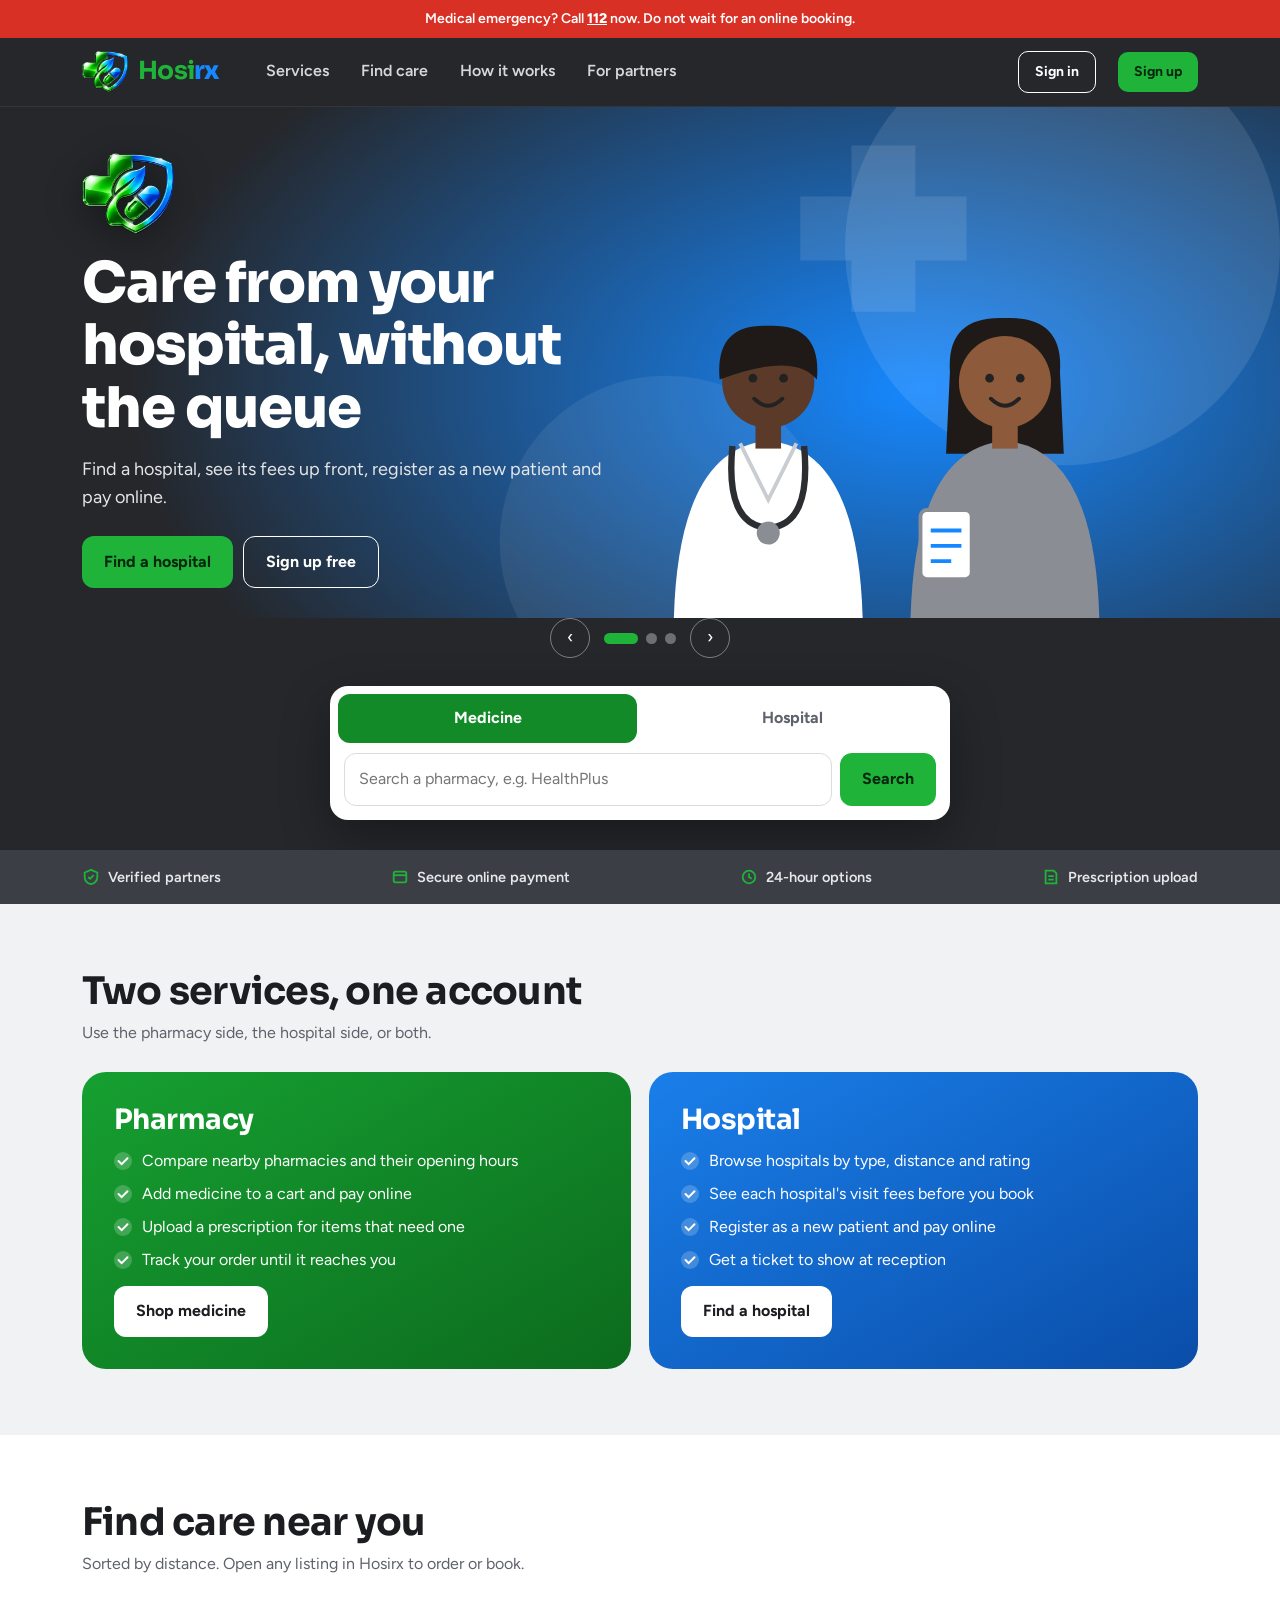
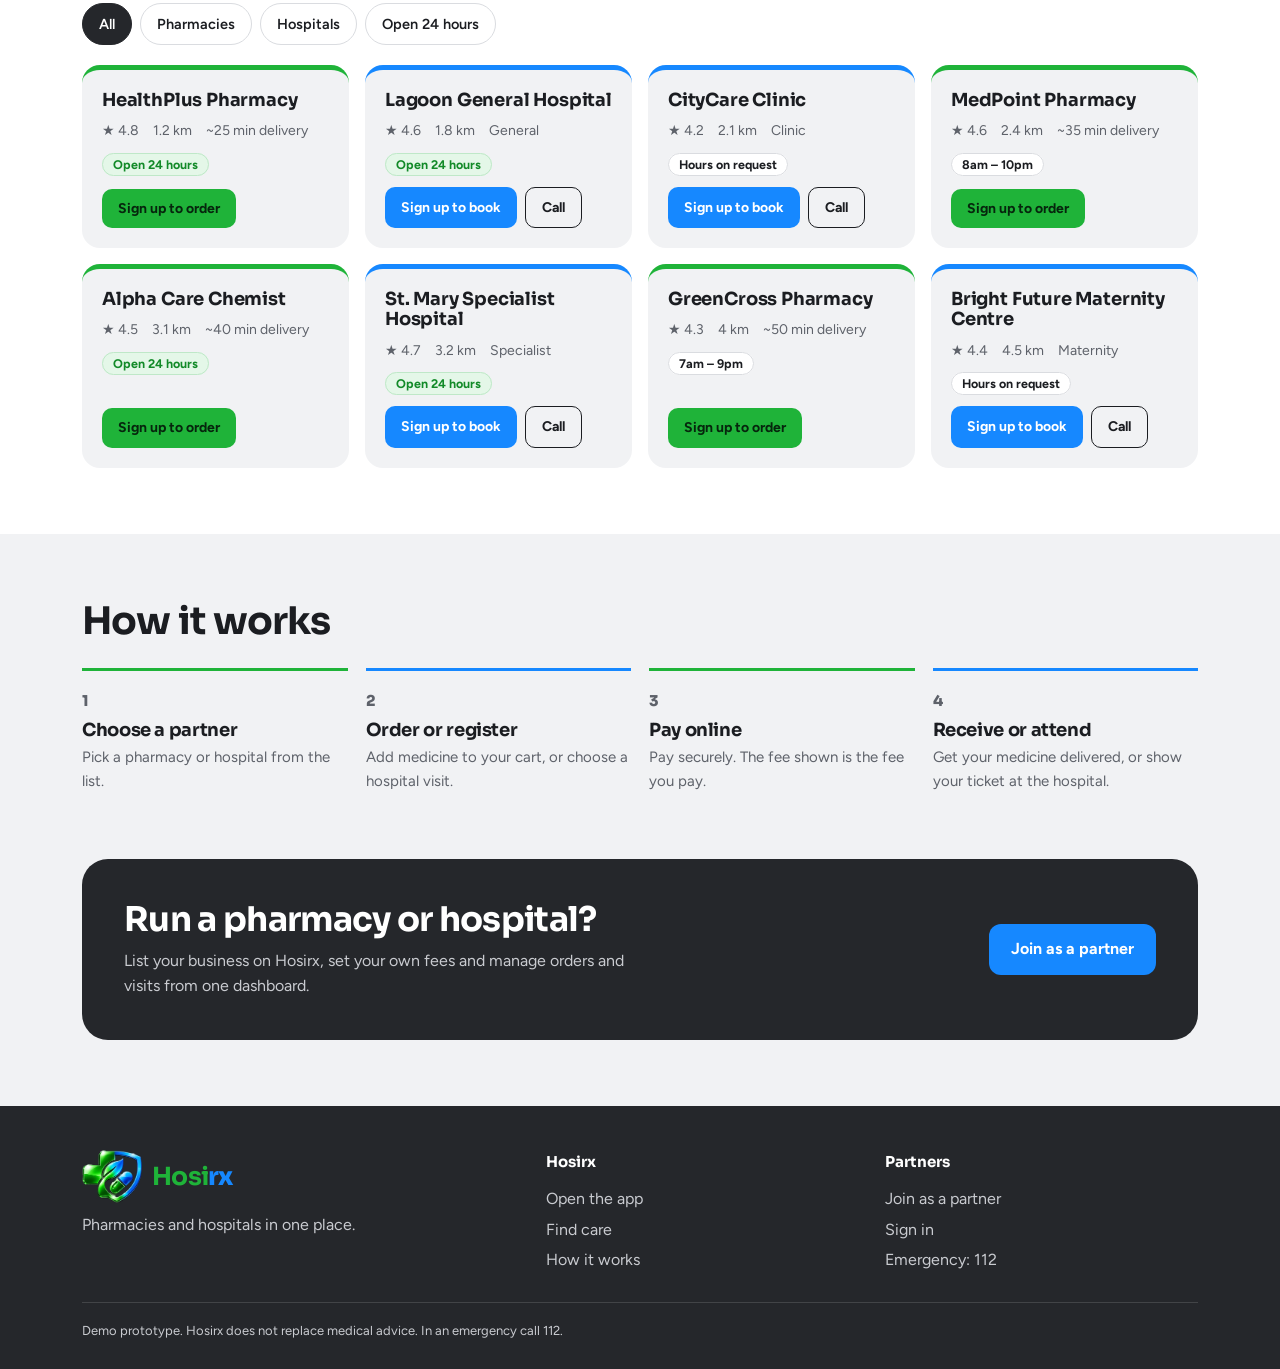
==== index.html @ 610d029f "Add files via upload" ====
<!DOCTYPE html>
<html lang="en">
<head>
<meta charset="UTF-8">
<meta name="viewport" content="width=device-width, initial-scale=1, viewport-fit=cover">
<meta name="theme-color" content="#2A2C30">
<title>Hosirx – Pharmacies and hospitals in one place</title>
<meta name="description" content="Order medicine from trusted pharmacies, find hospitals, register and pay online. Hosirx brings them together.">
<link rel="icon" type="image/png" href="[data-uri]">
<link rel="preconnect" href="https://fonts.googleapis.com">
<link rel="preconnect" href="https://fonts.gstatic.com" crossorigin>
<link href="https://fonts.googleapis.com/css2?family=Figtree:wght@400;500;600;700&family=Sora:wght@600;700;800&display=swap" rel="stylesheet">
<style>
:root{--graphite:#25272B;--slate:#3B3E44;--steel:#8A8D94;--mist:#F1F2F4;--white:#fff;--green:#1FB339;--green-d:#128A28;--blue:#1688FF;--blue-d:#0B63C9;--red:#D93025;
--ink:#1B1D21;--mute:#5E626A;--line:#DADCE0;--emb:url([data-uri]);--head:Sora,system-ui,sans-serif;--body:Figtree,system-ui,-apple-system,"Segoe UI",Roboto,sans-serif}
*{box-sizing:border-box;margin:0;padding:0}
html{scroll-behavior:smooth;scroll-padding-top:76px}
body{font-family:var(--body);color:var(--ink);background:var(--mist);line-height:1.55;-webkit-font-smoothing:antialiased}
a{color:inherit}button{font:inherit;cursor:pointer;border:0;background:none;color:inherit}
:focus-visible{outline:3px solid var(--blue);outline-offset:2px}
.wrap{max-width:1160px;margin:0 auto;padding:0 22px}
h1,h2,h3{font-family:var(--head);line-height:1.12;letter-spacing:-.02em}
.skip{position:absolute;left:-999px}.skip:focus{left:8px;top:8px;background:#fff;padding:8px;z-index:99}
.btn{display:inline-flex;align-items:center;justify-content:center;gap:8px;font-weight:700;padding:13px 22px;border-radius:12px;text-decoration:none;transition:transform .15s,background .15s}
.btn:active{transform:scale(.98)}
.btn.g{background:var(--green);color:#06260D}.btn.g:hover{background:#27c944}
.btn.b{background:var(--blue);color:#fff}.btn.b:hover{background:#2d96ff}
.btn.o{border:1.5px solid currentColor}
.btn.sm{padding:9px 16px;font-size:14px;border-radius:10px}
/* emergency strip + nav */
.sos{background:var(--red);color:#fff;font-size:14px;font-weight:600;text-align:center;padding:8px 16px}.sos a{font-weight:800}
.nav{background:var(--graphite);color:#fff;position:sticky;top:0;z-index:30;border-bottom:1px solid #fff1}
.nav .wrap{display:flex;align-items:center;gap:22px;min-height:68px}
.logo{display:flex;align-items:center;gap:10px;text-decoration:none;font-family:var(--head);font-weight:800;font-size:25px;letter-spacing:-.03em}
.emb{display:block;flex:none;width:46px;height:41px;background:var(--emb) center/contain no-repeat}
.hmark{width:92px;height:81px;margin-bottom:18px;filter:drop-shadow(0 8px 18px #0006)}
footer .emb{width:60px;height:53px}

.logo b{color:var(--green)}.logo i{color:var(--blue);font-style:normal}
.nav ul{display:flex;gap:6px;list-style:none;margin-left:12px}
.nav ul a{padding:8px 13px;border-radius:9px;text-decoration:none;font-weight:600;color:#D5D7DB}.nav ul a:hover{background:#fff1;color:#fff}
.sp{flex:1}
@media(max-width:860px){.nav ul{display:none}.nav .hide{display:none}}
/* hero slider */
.hero{background:var(--graphite);color:#fff;overflow:hidden}
.slides{display:grid}
.slide{grid-area:1/1;opacity:0;visibility:hidden;transition:opacity .6s,visibility .6s}
.slide.on{opacity:1;visibility:visible}
.slide .wrap{display:grid;grid-template-columns:1fr 1fr;gap:30px;align-items:center;padding-top:46px;padding-bottom:30px;min-height:470px}
.slide h1,.slide h2{font-size:clamp(32px,4.8vw,56px);font-weight:800}
.slide.h{background:radial-gradient(800px 460px at 75% 50%,#1B6FD0 0%,#1F3F6E 55%,var(--graphite) 100%)}
.slide.p{background:radial-gradient(800px 460px at 75% 50%,#1C9A38 0%,#1C5A2C 55%,var(--graphite) 100%)}
.slide.d{background:radial-gradient(800px 460px at 75% 50%,#75767B 0%,#45464B 55%,var(--graphite) 100%)}
.slide p.lead{font-size:18px;color:#E3E5E8;max-width:46ch;margin:16px 0 24px}
.ctas{display:flex;gap:10px;flex-wrap:wrap}
.slide .art svg{width:100%;max-width:500px;display:block;margin:0 auto;filter:drop-shadow(0 24px 40px #0006)}
.ctl{display:flex;align-items:center;justify-content:center;gap:14px;padding-bottom:22px}
.ctl button.ar{width:40px;height:40px;border-radius:50%;border:1.5px solid #fff6;display:grid;place-items:center;font-size:18px}
.ctl button.ar:hover{background:#fff2}
.dots{display:flex;gap:8px}.dots button{width:11px;height:11px;border-radius:99px;background:#fff5;transition:width .25s}.dots button[aria-current=true]{width:34px;background:var(--green)}
.finder{background:#fff;color:var(--ink);border-radius:18px;padding:8px;max-width:620px;margin:0 auto -34px;position:relative;z-index:2;box-shadow:0 18px 50px #0005}
.tabs{display:grid;grid-template-columns:1fr 1fr;gap:6px}
.tabs button{padding:12px;border-radius:12px;font-weight:700;color:var(--mute)}
.tabs button[aria-selected=true]{color:#fff}
#tabP[aria-selected=true]{background:var(--green-d)}#tabH[aria-selected=true]{background:var(--blue-d)}
.frow{display:flex;gap:8px;padding:10px 6px 6px}
.frow input{flex:1;min-width:0;border:1.5px solid var(--line);border-radius:12px;padding:13px 14px;font:inherit;color:var(--ink)}
.fwrap{background:var(--graphite);padding:0 22px}
@media(max-width:900px){.slide .wrap{grid-template-columns:1fr;min-height:0;padding-top:28px}.slide .art{order:-1}.slide .art svg{max-width:300px}}
@media(prefers-reduced-motion:reduce){.slide{transition:none}}
/* sign-up modal */
.mo{position:fixed;inset:0;background:#0009;z-index:80;display:none;align-items:center;justify-content:center;padding:16px}.mo.on{display:flex}
.box{background:#fff;border-radius:22px;max-width:480px;width:100%;padding:26px;max-height:92vh;overflow:auto;position:relative}
.box h2{font-size:26px;margin-bottom:4px}.box .x{position:absolute;right:14px;top:12px;width:36px;height:36px;border-radius:50%;font-size:22px;color:var(--mute)}
.seg{display:grid;grid-template-columns:1fr 1fr;background:var(--mist);border-radius:14px;padding:4px;margin:18px 0}
.seg button{padding:11px;border-radius:11px;font-weight:700;color:var(--mute)}.seg button[aria-selected=true]{background:var(--graphite);color:#fff}
.box ul{list-style:none;display:grid;gap:8px;margin:0 0 20px;color:var(--mute)}.box li:before{content:"✓ ";color:var(--green-d);font-weight:800}
.opt{display:grid;grid-template-columns:1fr 1fr;gap:10px;margin-bottom:18px}
.opt label{border:2px solid var(--line);border-radius:14px;padding:14px;cursor:pointer;font-weight:700;display:block}
.opt input{position:absolute;opacity:0}.opt label:has(input:checked){border-color:var(--green);background:#E9F8EC}.opt label:has(input[value=hosp]:checked){border-color:var(--blue);background:#E7F2FF}
.opt label:has(input:focus-visible){outline:3px solid var(--blue)}.opt small{display:block;font-weight:500;color:var(--mute)}
.box .btn{width:100%}.box .alt{text-align:center;margin-top:14px;font-size:14.5px;color:var(--mute)}.box .alt a{color:var(--blue-d);font-weight:700}
/* trust strip */
.trust{background:var(--slate);color:#E6E8EB}
.trust .wrap{display:flex;flex-wrap:wrap;gap:10px 34px;justify-content:space-between;padding-top:16px;padding-bottom:16px;font-weight:600;font-size:14.5px}
.trust span{display:flex;align-items:center;gap:8px}.trust svg{width:18px;height:18px;color:var(--green)}
/* sections */
section.s{padding:66px 0}
.sh{display:flex;justify-content:space-between;align-items:end;gap:16px;flex-wrap:wrap;margin-bottom:26px}
.sh h2{font-size:clamp(26px,3.4vw,38px);font-weight:700}.sh p{color:var(--mute);max-width:52ch;margin-top:8px}
.svc{display:grid;grid-template-columns:1fr 1fr;gap:18px}
@media(max-width:800px){.svc{grid-template-columns:1fr}}
.panel{border-radius:24px;padding:32px;color:#fff;display:flex;flex-direction:column;gap:14px}
.panel.p{background:linear-gradient(150deg,#16A031,#0C6B1E)}.panel.h{background:linear-gradient(150deg,#1A7FEA,#0A4DA8)}
.panel h3{font-size:28px}.panel ul{list-style:none;display:grid;gap:8px}
.panel li{display:flex;gap:10px;align-items:flex-start}.panel li:before{content:"";flex:none;width:18px;height:18px;margin-top:3px;border-radius:50%;background:#fff3 url("data:image/svg+xml,%3Csvg xmlns='http://www.w3.org/2000/svg' viewBox='0 0 20 20'%3E%3Cpath d='m5 10 3.5 3.5L15 7' fill='none' stroke='white' stroke-width='2.2' stroke-linecap='round'/%3E%3C/svg%3E")}
.panel .btn{align-self:flex-start;margin-top:auto;background:#fff;color:var(--ink)}
/* directory */
.dir{background:#fff}
.chips{display:flex;gap:8px;flex-wrap:wrap;margin-bottom:20px}
.chip{padding:9px 16px;border-radius:99px;border:1.5px solid var(--line);font-weight:600;font-size:14.5px;background:#fff}
.chip[aria-pressed=true]{background:var(--graphite);border-color:var(--graphite);color:#fff}
.cards{display:grid;grid-template-columns:repeat(auto-fill,minmax(260px,1fr));gap:16px}
.pc{background:var(--mist);border-radius:18px;padding:20px;display:flex;flex-direction:column;gap:10px;border-top:5px solid var(--green)}
.pc.h{border-top-color:var(--blue)}
.pc h3{font-size:18px;letter-spacing:-.01em}
.meta{display:flex;flex-wrap:wrap;gap:6px 14px;font-size:14px;color:var(--mute)}
.tag{font-size:12.5px;font-weight:700;padding:3px 10px;border-radius:99px;background:#fff;border:1px solid var(--line)}
.tag.on{background:#E4F7E8;border-color:#BFE8C8;color:var(--green-d)}
.pc .go{margin-top:auto;display:flex;gap:8px;flex-wrap:wrap}
.empty{grid-column:1/-1;color:var(--mute);padding:30px 0}
/* steps */
.steps{display:grid;grid-template-columns:repeat(4,1fr);gap:18px;counter-reset:s;list-style:none}
@media(max-width:900px){.steps{grid-template-columns:1fr 1fr}}@media(max-width:520px){.steps{grid-template-columns:1fr}}
.steps li{counter-increment:s;padding-top:18px;border-top:3px solid var(--steel)}
.steps li:nth-child(odd){border-color:var(--green)}.steps li:nth-child(even){border-color:var(--blue)}
.steps li:before{content:counter(s);font-family:var(--head);font-weight:800;font-size:15px;color:var(--mute)}
.steps h3{font-size:18px;margin:6px 0}.steps p{color:var(--mute);font-size:15px}
/* partner */
.join{background:var(--graphite);color:#fff;border-radius:26px;padding:42px;display:flex;gap:26px;align-items:center;justify-content:space-between;flex-wrap:wrap}
.join h2{font-size:clamp(24px,3vw,34px);max-width:20ch}.join p{color:#C9CBD0;margin-top:10px;max-width:50ch}
/* footer */
footer{background:var(--graphite);color:#C9CBD0;padding:44px 0 28px;margin-top:66px}
footer .wrap{display:grid;grid-template-columns:1.4fr 1fr 1fr;gap:26px}
@media(max-width:700px){footer .wrap{grid-template-columns:1fr}}
footer h4{color:#fff;font-family:var(--head);margin-bottom:10px;font-size:15px}
footer a{display:block;text-decoration:none;padding:3px 0}footer a:hover{color:#fff}
.fine{grid-column:1/-1;border-top:1px solid #fff2;padding-top:18px;font-size:13px}

/* full-bleed banner + search fix */
.slide{position:relative;overflow:hidden}
.slide.h{--c:#1688FF}.slide.p{--c:#1FB339}.slide.d{--c:#8A8D94}
.slide.h,.slide.p,.slide.d{background:radial-gradient(900px 520px at 72% 55%,var(--c),#25272B 88%)}
.slide.photo{background:linear-gradient(90deg,rgba(18,20,24,.9),rgba(18,20,24,.6) 55%,rgba(18,20,24,.3)),var(--photo) center/cover no-repeat,#25272B}
.slide .wrap{position:relative;z-index:2;display:grid;grid-template-columns:minmax(0,540px);justify-content:start;min-height:480px;align-items:center}
.slide .art{position:absolute;right:0;bottom:0;width:58%;height:100%;pointer-events:none;z-index:1}
.slide .art svg{width:100%;height:100%;max-width:none;filter:none;margin:0;overflow:visible}
.slide.photo .art{display:none}
.finder{margin:0 auto}.fwrap{padding:6px 22px 30px}
.pc{cursor:pointer}.pc:hover{box-shadow:0 8px 24px #0002}
@media(max-width:900px){.slide .wrap{min-height:0;padding-bottom:280px;align-items:start;grid-template-columns:1fr}.slide .art{width:100%;height:270px}}
</style>
</head>
<body>
<a class="skip" href="#main">Skip to content</a>
<div class="sos">Medical emergency? Call <a href="tel:112">112</a> now. Do not wait for an online booking.</div>
<header class="nav">
  <div class="wrap">
    <a class="logo" href="index.html" aria-label="Hosirx home"><span class="emb" aria-hidden="true"></span><span><b>Hosi</b><i>rx</i></span></a>
    <nav aria-label="Main"><ul>
      <li><a href="#services">Services</a></li><li><a href="#directory">Find care</a></li><li><a href="#how">How it works</a></li><li><a href="#partners">For partners</a></li>
    </ul></nav>
    <div class="sp"></div>
    <a class="btn o sm hide" href="app.html?join=signin">Sign in</a>
    <button class="btn g sm" data-signup="customer">Sign up</button>
  </div>
</header>

<main id="main">
<section class="hero" aria-roledescription="carousel" aria-label="Hosirx highlights">
  <div class="slides" id="slides" aria-live="off">
    <div class="slide h on" data-photo="assets/hero-hospital.jpg" style="--photo:url(assets/hero-hospital.jpg)"><div class="wrap"><div><span class="emb hmark" role="img" aria-label="Hosirx logo"></span><h1>Care from your hospital, without the queue</h1><p class="lead">Find a hospital, see its fees up front, register as a new patient and pay online.</p><div class="ctas"><a class="btn g" href="#directory">Find a hospital</a><button class="btn o" data-signup="customer">Sign up free</button></div></div><div class="art" data-scene="hospital" role="img" aria-label="A doctor in a white coat speaking with a patient"></div></div></div>
    <div class="slide p" data-photo="assets/hero-pharmacy.jpg" style="--photo:url(assets/hero-pharmacy.jpg)"><div class="wrap"><div><span class="emb hmark" aria-hidden="true"></span><h2>Medicine from a pharmacy you trust</h2><p class="lead">Compare nearby pharmacies, upload a prescription and order what you need.</p><div class="ctas"><a class="btn g" href="app.html">Shop medicine</a><button class="btn o" data-signup="customer">Sign up free</button></div></div><div class="art" data-scene="pharmacy" role="img" aria-label="A pharmacist handing medicine to a customer"></div></div></div>
    <div class="slide d" data-photo="assets/hero-delivery.jpg" style="--photo:url(assets/hero-delivery.jpg)"><div class="wrap"><div><span class="emb hmark" aria-hidden="true"></span><h2>Delivered to your door</h2><p class="lead">A rider brings your order. Pay online and follow it until it arrives.</p><div class="ctas"><a class="btn g" href="app.html">Order now</a><button class="btn o" data-signup="partner">List your business</button></div></div><div class="art" data-scene="delivery" role="img" aria-label="A delivery rider handing a parcel to a customer"></div></div></div>
  </div>
  <div class="ctl"><button class="ar" id="prev" aria-label="Previous slide">‹</button><div class="dots" id="dots"></div><button class="ar" id="next" aria-label="Next slide">›</button></div>
  <div class="fwrap"><div class="finder">
    <div class="tabs" role="tablist" aria-label="What are you looking for"><button role="tab" id="tabP" aria-selected="true">Medicine</button><button role="tab" id="tabH" aria-selected="false">Hospital</button></div>
    <form class="frow" id="finder" role="search"><input id="q" type="search" placeholder="Search a pharmacy, e.g. HealthPlus" aria-label="Search"><button class="btn g" id="fgo" type="submit">Search</button></form>
  </div></div>
</section>


<div class="trust"><div class="wrap">
  <span><svg viewBox="0 0 20 20" fill="none" stroke="currentColor" stroke-width="2"><path d="M10 2 3 5v5c0 4 3 7 7 8 4-1 7-4 7-8V5z"/><path d="m7 10 2 2 4-4"/></svg>Verified partners</span>
  <span><svg viewBox="0 0 20 20" fill="none" stroke="currentColor" stroke-width="2"><rect x="3" y="4" width="14" height="12" rx="2"/><path d="M3 8h14"/></svg>Secure online payment</span>
  <span><svg viewBox="0 0 20 20" fill="none" stroke="currentColor" stroke-width="2"><circle cx="10" cy="10" r="7"/><path d="M10 6v4l3 2"/></svg>24-hour options</span>
  <span><svg viewBox="0 0 20 20" fill="none" stroke="currentColor" stroke-width="2"><path d="M4 3h9l3 3v11H4z"/><path d="M7 9h6M7 13h6"/></svg>Prescription upload</span>
</div></div>

<section class="s" id="services"><div class="wrap">
  <div class="sh"><div><h2>Two services, one account</h2><p>Use the pharmacy side, the hospital side, or both.</p></div></div>
  <div class="svc">
    <article class="panel p"><h3>Pharmacy</h3>
      <ul><li>Compare nearby pharmacies and their opening hours</li><li>Add medicine to a cart and pay online</li><li>Upload a prescription for items that need one</li><li>Track your order until it reaches you</li></ul>
      <a class="btn" href="app.html">Shop medicine</a></article>
    <article class="panel h"><h3>Hospital</h3>
      <ul><li>Browse hospitals by type, distance and rating</li><li>See each hospital's visit fees before you book</li><li>Register as a new patient and pay online</li><li>Get a ticket to show at reception</li></ul>
      <a class="btn" href="app.html">Find a hospital</a></article>
  </div>
</div></section>

<section class="s dir" id="directory"><div class="wrap">
  <div class="sh"><div><h2>Find care near you</h2><p>Sorted by distance. Open any listing in Hosirx to order or book.</p></div></div>
  <div class="chips" role="group" aria-label="Filter"><button class="chip" data-f="all" aria-pressed="true">All</button><button class="chip" data-f="pharm" aria-pressed="false">Pharmacies</button><button class="chip" data-f="hosp" aria-pressed="false">Hospitals</button><button class="chip" data-f="24" aria-pressed="false">Open 24 hours</button></div>
  <div class="cards" id="cards" aria-live="polite"></div>
</div></section>

<section class="s" id="how"><div class="wrap">
  <div class="sh"><div><h2>How it works</h2></div></div>
  <ol class="steps">
    <li><h3>Choose a partner</h3><p>Pick a pharmacy or hospital from the list.</p></li>
    <li><h3>Order or register</h3><p>Add medicine to your cart, or choose a hospital visit.</p></li>
    <li><h3>Pay online</h3><p>Pay securely. The fee shown is the fee you pay.</p></li>
    <li><h3>Receive or attend</h3><p>Get your medicine delivered, or show your ticket at the hospital.</p></li>
  </ol>
</div></section>

<section id="partners"><div class="wrap">
  <div class="join">
    <div><h2>Run a pharmacy or hospital?</h2><p>List your business on Hosirx, set your own fees and manage orders and visits from one dashboard.</p></div>
    <button class="btn b" data-signup="partner">Join as a partner</button>
  </div>
</div></section>
</main>

<footer><div class="wrap">
  <div><a class="logo" href="index.html" style="padding:0 0 10px"><span class="emb" aria-hidden="true"></span><span><b>Hosi</b><i>rx</i></span></a><p>Pharmacies and hospitals in one place.</p></div>
  <div><h4>Hosirx</h4><a href="app.html">Open the app</a><a href="#directory">Find care</a><a href="#how">How it works</a></div>
  <div><h4>Partners</h4><a href="#partners" data-signup="partner">Join as a partner</a><a href="app.html?join=signin">Sign in</a><a href="tel:112">Emergency: 112</a></div>
  <p class="fine">Demo prototype. Hosirx does not replace medical advice. In an emergency call 112.</p>
</div></footer>

<div class="mo" id="mo" role="dialog" aria-modal="true" aria-labelledby="mt"><div class="box">
  <button class="x" id="mx" aria-label="Close">×</button>
  <h2 id="mt">Create your account</h2><p style="color:var(--mute)" id="ctx">Choose how you will use Hosirx.</p>
  <div class="seg" role="tablist" aria-label="Account type"><button role="tab" id="sC" aria-selected="true">Customer</button><button role="tab" id="sP" aria-selected="false">Partner</button></div>
  <div id="pC"><ul><li>Order medicine from nearby pharmacies</li><li>Register at hospitals and pay online</li><li>Track every order and visit</li></ul><a class="btn g" id="cGo" href="app.html?join=cus">Create customer account</a></div>
  <div id="pP" hidden><div class="opt"><label><input type="radio" name="pt" value="pharm" checked>Pharmacy<small>Sell medicine, set prices</small></label><label><input type="radio" name="pt" value="hosp">Hospital<small>Set visit fees, take bookings</small></label></div><a class="btn g" id="pGo" href="app.html?join=pharm">Apply as a partner</a><p class="alt" style="margin-top:10px">Applications are reviewed before your listing goes live.</p></div>
  <p class="alt">Already have an account? <a id="siGo" href="app.html?join=signin">Sign in</a></p>
</div></div>
<script src="hs-core.js"></script>
<script>
(function(){"use strict";
var $=function(s){return document.querySelector(s)},esc=function(s){return String(s==null?"":s).replace(/[&<>"]/g,function(c){return{"&":"&amp;","<":"&lt;",">":"&gt;",'"':"&quot;"}[c]})};
var FALL=[{id:"p1",kind:"pharm",name:"HealthPlus Pharmacy",km:1.2,eta:25,rating:4.8,open:"24 hrs"},{id:"p2",kind:"pharm",name:"MedPoint Pharmacy",km:2.4,eta:35,rating:4.6,open:"8am – 10pm"},{id:"h1",kind:"hosp",name:"Lagoon General Hospital",km:1.8,type:"General",open24:true,rating:4.6},{id:"h2",kind:"hosp",name:"St. Mary Specialist Hospital",km:3.2,type:"Specialist",open24:true,rating:4.7}];
function all(){try{return window.HS.listings("pharm").concat(window.HS.listings("hosp"))}catch(e){return FALL}}
var F="all",Q="",mode="pharm";
function is24(x){return x.kind==="hosp"?!!x.open24:/24/.test(x.open||"")}
function card(x){var h=x.kind==="hosp";
 return '<article class="pc'+(h?' h':'')+'" data-id="'+esc(x.id)+'" data-k="'+(h?'h':'p')+'" data-name="'+esc(x.name)+'" tabindex="-1"><h3>'+esc(x.name)+'</h3><div class="meta"><span>★ '+esc(x.rating)+'</span><span>'+esc(x.km)+' km</span>'+(h?'<span>'+esc(x.type)+'</span>':'<span>~'+esc(x.eta)+' min delivery</span>')+'</div><div><span class="tag'+(is24(x)?' on':'')+'">'+(is24(x)?'Open 24 hours':esc(x.open||'Hours on request'))+'</span></div><div class="go"><button class="btn sm '+(h?'b':'g')+'" data-pick>'+(h?'Sign up to book':'Sign up to order')+'</button>'+(x.phone?'<a class="btn sm o" href="tel:'+esc(x.phone)+'">Call</a>':'')+'</div></article>'}
function draw(){var l=all().filter(function(x){return(F==="all"||(F==="24"?is24(x):x.kind===F))&&(!Q||x.name.toLowerCase().indexOf(Q)>-1)}).sort(function(a,b){return a.km-b.km});
 $("#cards").innerHTML=l.length?l.map(card).join(""):'<p class="empty">No partner matches that search. Clear the search or pick a different filter.</p>'}
document.querySelectorAll(".chip").forEach(function(b){b.onclick=function(){F=b.dataset.f;document.querySelectorAll(".chip").forEach(function(c){c.setAttribute("aria-pressed",c===b)});draw()}});
function setMode(m){mode=m;$("#tabP").setAttribute("aria-selected",m==="pharm");$("#tabH").setAttribute("aria-selected",m==="hosp");$("#q").placeholder=m==="pharm"?"Search a pharmacy, e.g. HealthPlus":"Search a hospital, e.g. Lagoon General";$("#fgo").className="btn "+(m==="pharm"?"g":"b")}
$("#tabP").onclick=function(){setMode("pharm")};$("#tabH").onclick=function(){setMode("hosp")};
$("#finder").onsubmit=function(e){e.preventDefault();Q=$("#q").value.trim().toLowerCase();F=mode;document.querySelectorAll(".chip").forEach(function(c){c.setAttribute("aria-pressed",c.dataset.f===F)});draw();$("#directory").scrollIntoView({behavior:"smooth"})};
draw();

/* signup modal */
var mo=$("#mo"),lastF=null;
function tab(p){$("#sC").setAttribute("aria-selected",!p);$("#sP").setAttribute("aria-selected",p);$("#pC").hidden=p;$("#pP").hidden=!p}
function openSU(p,c){lastF=document.activeElement;tab(p==="partner");var q=c?"&"+c.k+"="+encodeURIComponent(c.id):"";
 $("#cGo").href="app.html?join=cus"+q;$("#siGo").href="app.html?join=signin"+q;
 $("#ctx").textContent=c&&p!=="partner"?"Create a free account. After you sign in you will go straight to "+c.name+".":"Choose how you will use Hosirx.";mo.classList.add("on");$("#mx").focus()}
function closeSU(){mo.classList.remove("on");if(lastF)lastF.focus()}
$("#cards").addEventListener("click",function(e){var c=e.target.closest(".pc");if(!c||e.target.closest("a"))return;openSU("customer",{k:c.dataset.k,id:c.dataset.id,name:c.dataset.name})});
document.querySelectorAll("[data-signup]").forEach(function(b){b.onclick=function(e){e.preventDefault();openSU(b.dataset.signup)}});
$("#sC").onclick=function(){tab(false)};$("#sP").onclick=function(){tab(true)};$("#mx").onclick=closeSU;
mo.onclick=function(e){if(e.target===mo)closeSU()};document.addEventListener("keydown",function(e){if(e.key==="Escape")closeSU()});
document.querySelectorAll("[name=pt]").forEach(function(r){r.onchange=function(){$("#pGo").href="app.html?join="+r.value;$("#pGo").className="btn "+(r.value==="hosp"?"b":"g")}});
/* illustrated people */
var SK={a:"#8D5A3B",b:"#5B3A29",c:"#C68E63",d:"#E2B48C"};
function P(x,o){var h=o.hair==="afro"?'<circle cx="0" cy="-8" r="46" fill="#1F1A17"/>':o.hair==="long"?'<path d="M-43 -8Q-46 -52 0 -50Q46 -52 43 -8L46 56L-46 56Z" fill="#1F1A17"/>':"";
 var top=o.hair==="short"?'<path d="M-38 -2Q-42 -46 0 -44Q42 -46 38 -2Q20 -24 -38 -2Z" fill="#1F1A17"/>':o.hair==="helmet"?'<path d="M-40 -4Q-44 -50 0 -48Q44 -50 40 -4Z" fill="#1688FF"/><rect x="-42" y="-8" width="84" height="8" rx="4" fill="#0B63C9"/>':"";
 var acc={steth:'<path d="M-28 50Q-34 112 0 114Q34 112 28 50" fill="none" stroke="#2B2D31" stroke-width="5"/><circle cx="0" cy="118" r="9" fill="#8A8D94"/><path d="M-22 48L0 92L22 48" fill="none" stroke="#C9CDD2" stroke-width="3"/>',
 badge:'<rect x="30" y="92" width="30" height="30" rx="6" fill="#1FB339"/><path d="M42 98h6v6h6v6h-6v6h-6v-6h-6v-6h6z" fill="#fff"/>',
 bottle:'<rect x="46" y="96" width="34" height="56" rx="8" fill="#fff" stroke="#128A28" stroke-width="3"/><rect x="46" y="88" width="34" height="14" rx="4" fill="#128A28"/><path d="M60 114h6v6h6v6h-6v6h-6v-6h-6v-6h6z" fill="#1FB339"/>',
 bag:'<path d="M-62 110h52l-4 66h-44z" fill="#1FB339"/><path d="M-54 110q10-24 36 0" fill="none" stroke="#128A28" stroke-width="4"/><path d="M-44 130h6v6h6v6h-6v6h-6v-6h-6v-6h6z" fill="#fff"/>',
 box:'<rect x="-52" y="108" width="104" height="76" rx="8" fill="#D9A55B"/><rect x="-8" y="108" width="16" height="76" fill="#B8843D"/>',
 clip:'<rect x="-66" y="100" width="40" height="54" rx="5" fill="#fff" stroke="#8A8D94" stroke-width="3"/><path d="M-58 116h24M-58 128h24M-58 140h16" stroke="#1688FF" stroke-width="3"/>',none:""}[o.acc||"none"];
 return '<g transform="translate('+x+',215)">'+h+'<path d="M-74 200Q-74 52 0 46Q74 52 74 200Z" fill="'+o.top+'"/><rect x="-10" y="26" width="20" height="26" fill="'+o.skin+'"/><circle r="36" fill="'+o.skin+'"/>'+top+'<circle cx="-12" cy="-3" r="3.4" fill="#222"/><circle cx="12" cy="-3" r="3.4" fill="#222"/><path d="M-11 13Q0 24 11 13" fill="none" stroke="#222" stroke-width="3" stroke-linecap="round"/>'+acc+'</g>'}
var SC={hospital:['#1688FF',P(150,{skin:SK.b,hair:"short",top:"#fff",acc:"steth"})+P(335,{skin:SK.a,hair:"long",top:"#8A8D94",acc:"clip"})],
 pharmacy:['#1FB339',P(150,{skin:SK.c,hair:"long",top:"#1FB339",acc:"bottle"})+P(335,{skin:SK.b,hair:"afro",top:"#1688FF",acc:"none"})],
 delivery:['#8A8D94',P(150,{skin:SK.a,hair:"helmet",top:"#1688FF",acc:"box"})+P(335,{skin:SK.d,hair:"short",top:"#3B3E44",acc:"none"})]};
document.querySelectorAll("[data-scene]").forEach(function(el){var c=SC[el.dataset.scene];
 el.innerHTML='<svg viewBox="0 0 480 400" preserveAspectRatio="xMidYMax meet" aria-hidden="true"><circle cx="380" cy="110" r="170" fill="#fff" opacity=".10"/><circle cx="70" cy="340" r="130" fill="#fff" opacity=".07"/><path d="M215 30h50v40h40v50h-40v40h-50v-40h-40V70h40z" fill="#fff" opacity=".10"/>'+c[1]+'</svg>'});
/* slider */
var sl=document.querySelectorAll(".slide"),cur=0,timer=null,dots=$("#dots");
sl.forEach(function(_,i){var b=document.createElement("button");b.setAttribute("aria-label","Show slide "+(i+1));b.onclick=function(){show(i,true)};dots.appendChild(b)});
function show(i,user){cur=(i+sl.length)%sl.length;sl.forEach(function(s,k){s.classList.toggle("on",k===cur);s.setAttribute("aria-hidden",k!==cur)});dots.querySelectorAll("button").forEach(function(b,k){b.setAttribute("aria-current",k===cur)});if(user)stop()}
function stop(){clearInterval(timer);timer=null}
$("#prev").onclick=function(){show(cur-1,true)};$("#next").onclick=function(){show(cur+1,true)};
show(0);
sl.forEach(function(sd){var im=new Image();im.onload=function(){sd.classList.add("photo")};im.src=sd.dataset.photo});
if(!matchMedia("(prefers-reduced-motion:reduce)").matches){timer=setInterval(function(){show(cur+1)},6000);var hs=$(".hero");hs.onmouseenter=stop;hs.onfocusin=stop}
})();
</script>
</body>
</html>
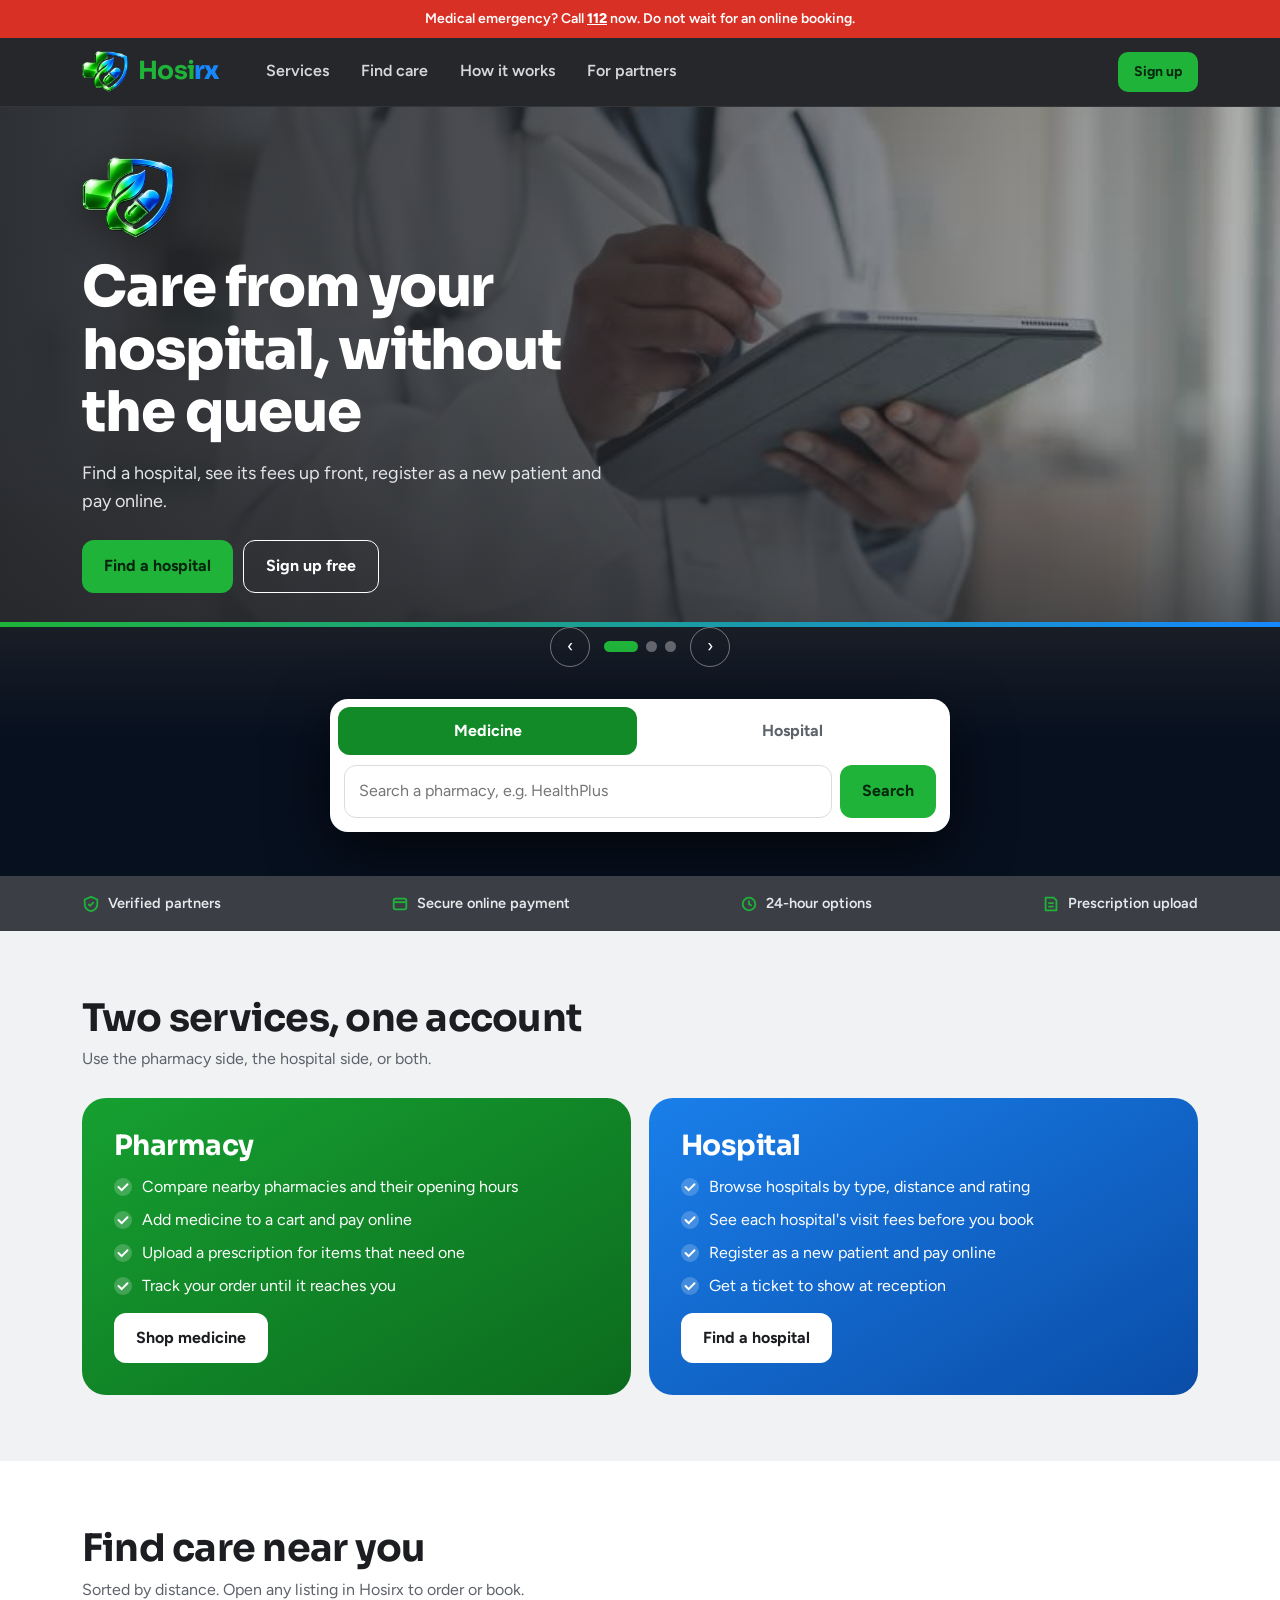
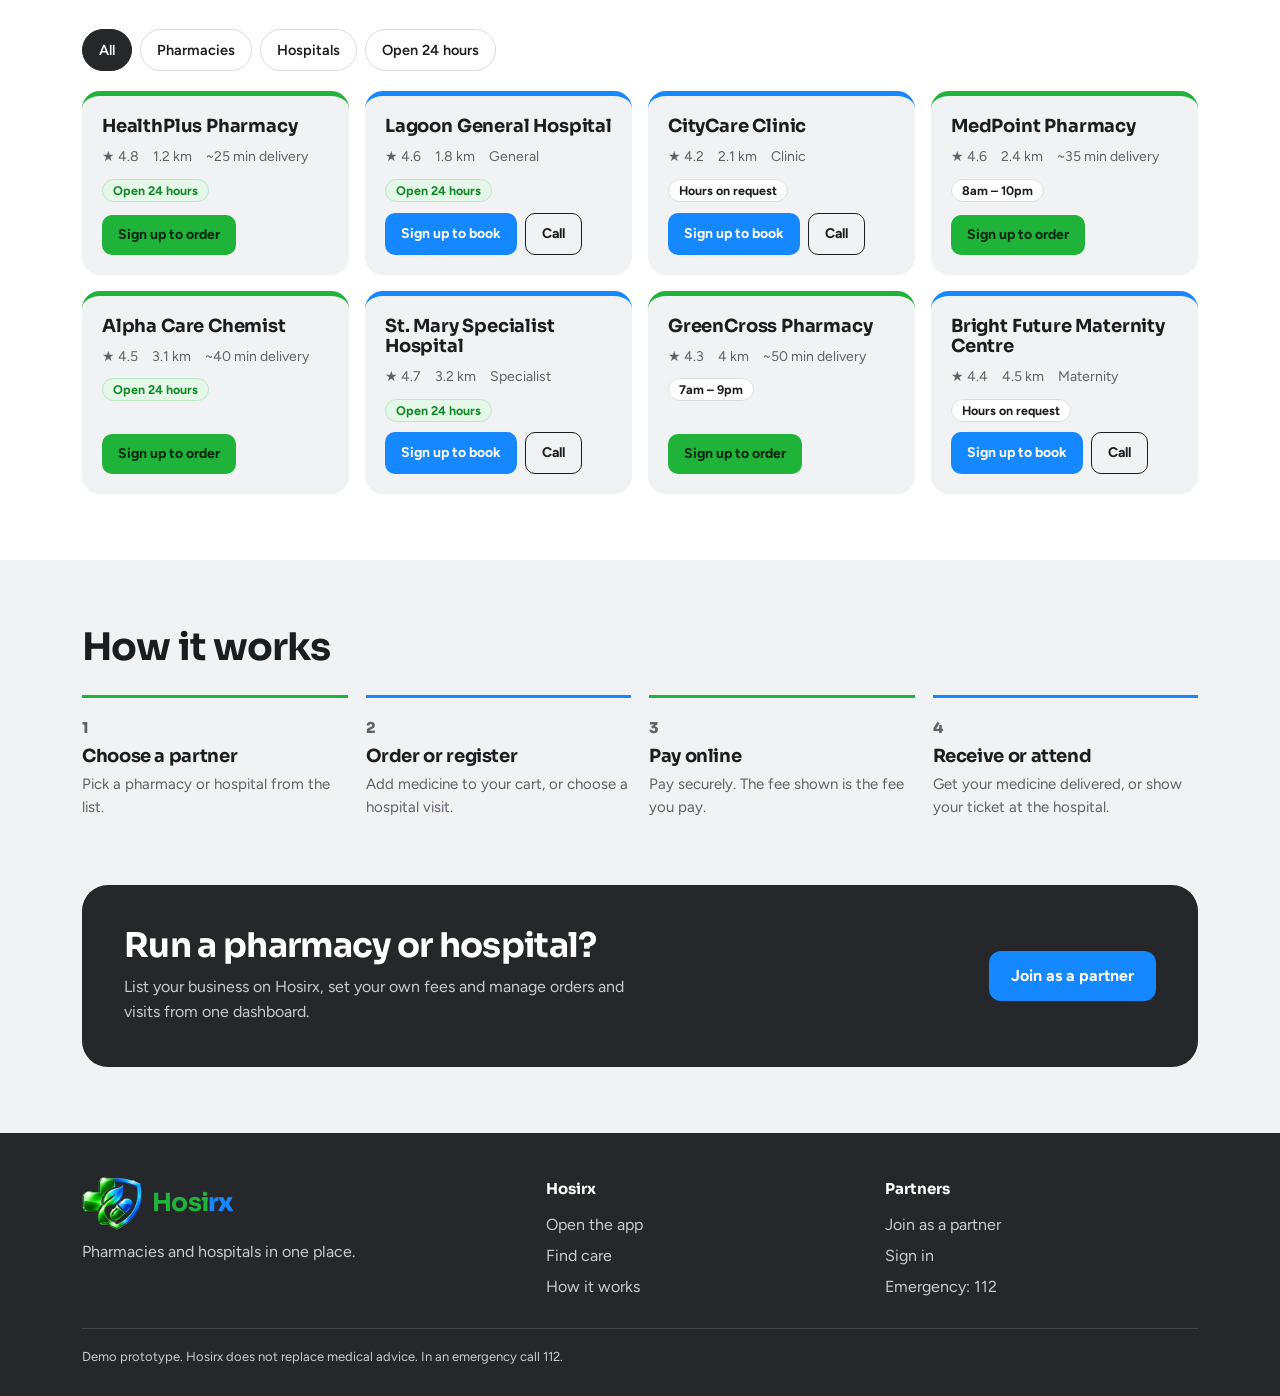
==== commit f2cb1a92: "Add files via upload" ====
--- a/index.html
+++ b/index.html
@@ -139,6 +139,22 @@
 .finder{margin:0 auto}.fwrap{padding:6px 22px 30px}
 .pc{cursor:pointer}.pc:hover{box-shadow:0 8px 24px #0002}
 @media(max-width:900px){.slide .wrap{min-height:0;padding-bottom:280px;align-items:start;grid-template-columns:1fr}.slide .art{width:100%;height:270px}}
+
+/* photo banner polish */
+.slide.photo{background:linear-gradient(90deg,rgba(37,39,43,.94) 0%,rgba(37,39,43,.72) 48%,rgba(37,39,43,.12) 100%),linear-gradient(180deg,rgba(37,39,43,0) 55%,rgba(37,39,43,.65)),var(--photo) var(--pos,center) /cover no-repeat,#25272B}
+.slide.h{--pos:center 35%}.slide.p{--pos:right center}.slide.d{--pos:center 60%}
+.slide.photo:after{content:"";position:absolute;left:0;right:0;bottom:0;height:5px;background:linear-gradient(90deg,var(--green),var(--blue));z-index:3}
+.slide.photo .wrap{min-height:520px}
+@media(max-width:900px){.slide.photo{background:linear-gradient(180deg,rgba(37,39,43,.9),rgba(37,39,43,.72) 70%,rgba(37,39,43,.5)),var(--photo) var(--pos,center) /cover no-repeat,#25272B}.slide.photo .wrap{min-height:0;padding-bottom:44px}}
+
+/* animated strip behind search */
+.under{position:relative;overflow:hidden;background:#07101f url(assets/dna-poster.jpg) center/cover}
+.under video{position:absolute;inset:0;width:100%;height:100%;object-fit:cover}
+.under:before{content:"";position:absolute;inset:0;z-index:1;background:linear-gradient(180deg,rgba(37,39,43,.6),rgba(7,16,31,.2) 45%,rgba(7,16,31,.45))}
+.under .ctl,.under .fwrap{position:relative;z-index:2}
+.under .fwrap{background:none;padding:10px 22px 44px}
+.under .finder{box-shadow:0 20px 60px #000a}
+@media(prefers-reduced-motion:reduce){.under video{display:none}}
 </style>
 </head>
 <body>
@@ -151,7 +167,6 @@
       <li><a href="#services">Services</a></li><li><a href="#directory">Find care</a></li><li><a href="#how">How it works</a></li><li><a href="#partners">For partners</a></li>
     </ul></nav>
     <div class="sp"></div>
-    <a class="btn o sm hide" href="app.html?join=signin">Sign in</a>
     <button class="btn g sm" data-signup="customer">Sign up</button>
   </div>
 </header>
@@ -161,13 +176,15 @@
   <div class="slides" id="slides" aria-live="off">
     <div class="slide h on" data-photo="assets/hero-hospital.jpg" style="--photo:url(assets/hero-hospital.jpg)"><div class="wrap"><div><span class="emb hmark" role="img" aria-label="Hosirx logo"></span><h1>Care from your hospital, without the queue</h1><p class="lead">Find a hospital, see its fees up front, register as a new patient and pay online.</p><div class="ctas"><a class="btn g" href="#directory">Find a hospital</a><button class="btn o" data-signup="customer">Sign up free</button></div></div><div class="art" data-scene="hospital" role="img" aria-label="A doctor in a white coat speaking with a patient"></div></div></div>
     <div class="slide p" data-photo="assets/hero-pharmacy.jpg" style="--photo:url(assets/hero-pharmacy.jpg)"><div class="wrap"><div><span class="emb hmark" aria-hidden="true"></span><h2>Medicine from a pharmacy you trust</h2><p class="lead">Compare nearby pharmacies, upload a prescription and order what you need.</p><div class="ctas"><a class="btn g" href="app.html">Shop medicine</a><button class="btn o" data-signup="customer">Sign up free</button></div></div><div class="art" data-scene="pharmacy" role="img" aria-label="A pharmacist handing medicine to a customer"></div></div></div>
-    <div class="slide d" data-photo="assets/hero-delivery.jpg" style="--photo:url(assets/hero-delivery.jpg)"><div class="wrap"><div><span class="emb hmark" aria-hidden="true"></span><h2>Delivered to your door</h2><p class="lead">A rider brings your order. Pay online and follow it until it arrives.</p><div class="ctas"><a class="btn g" href="app.html">Order now</a><button class="btn o" data-signup="partner">List your business</button></div></div><div class="art" data-scene="delivery" role="img" aria-label="A delivery rider handing a parcel to a customer"></div></div></div>
+    <div class="slide d" data-photo="assets/hero-shop.jpg" style="--photo:url(assets/hero-shop.jpg)"><div class="wrap"><div><span class="emb hmark" aria-hidden="true"></span><h2>Browse the shelf from your phone</h2><p class="lead">See what each pharmacy stocks, add it to your cart and get it delivered.</p><div class="ctas"><button class="btn g" data-signup="customer">Start ordering</button><button class="btn o" data-signup="partner">List your business</button></div></div><div class="art" data-scene="delivery" role="img" aria-label="Shelves of medicine in a pharmacy"></div></div></div>
   </div>
+  <div class="under"><video autoplay muted loop playsinline preload="auto" poster="assets/dna-poster.jpg" aria-hidden="true" tabindex="-1"><source src="assets/dna-loop.mp4" type="video/mp4"></video>
   <div class="ctl"><button class="ar" id="prev" aria-label="Previous slide">‹</button><div class="dots" id="dots"></div><button class="ar" id="next" aria-label="Next slide">›</button></div>
   <div class="fwrap"><div class="finder">
     <div class="tabs" role="tablist" aria-label="What are you looking for"><button role="tab" id="tabP" aria-selected="true">Medicine</button><button role="tab" id="tabH" aria-selected="false">Hospital</button></div>
     <form class="frow" id="finder" role="search"><input id="q" type="search" placeholder="Search a pharmacy, e.g. HealthPlus" aria-label="Search"><button class="btn g" id="fgo" type="submit">Search</button></form>
   </div></div>
+</div>
 </section>
 
 
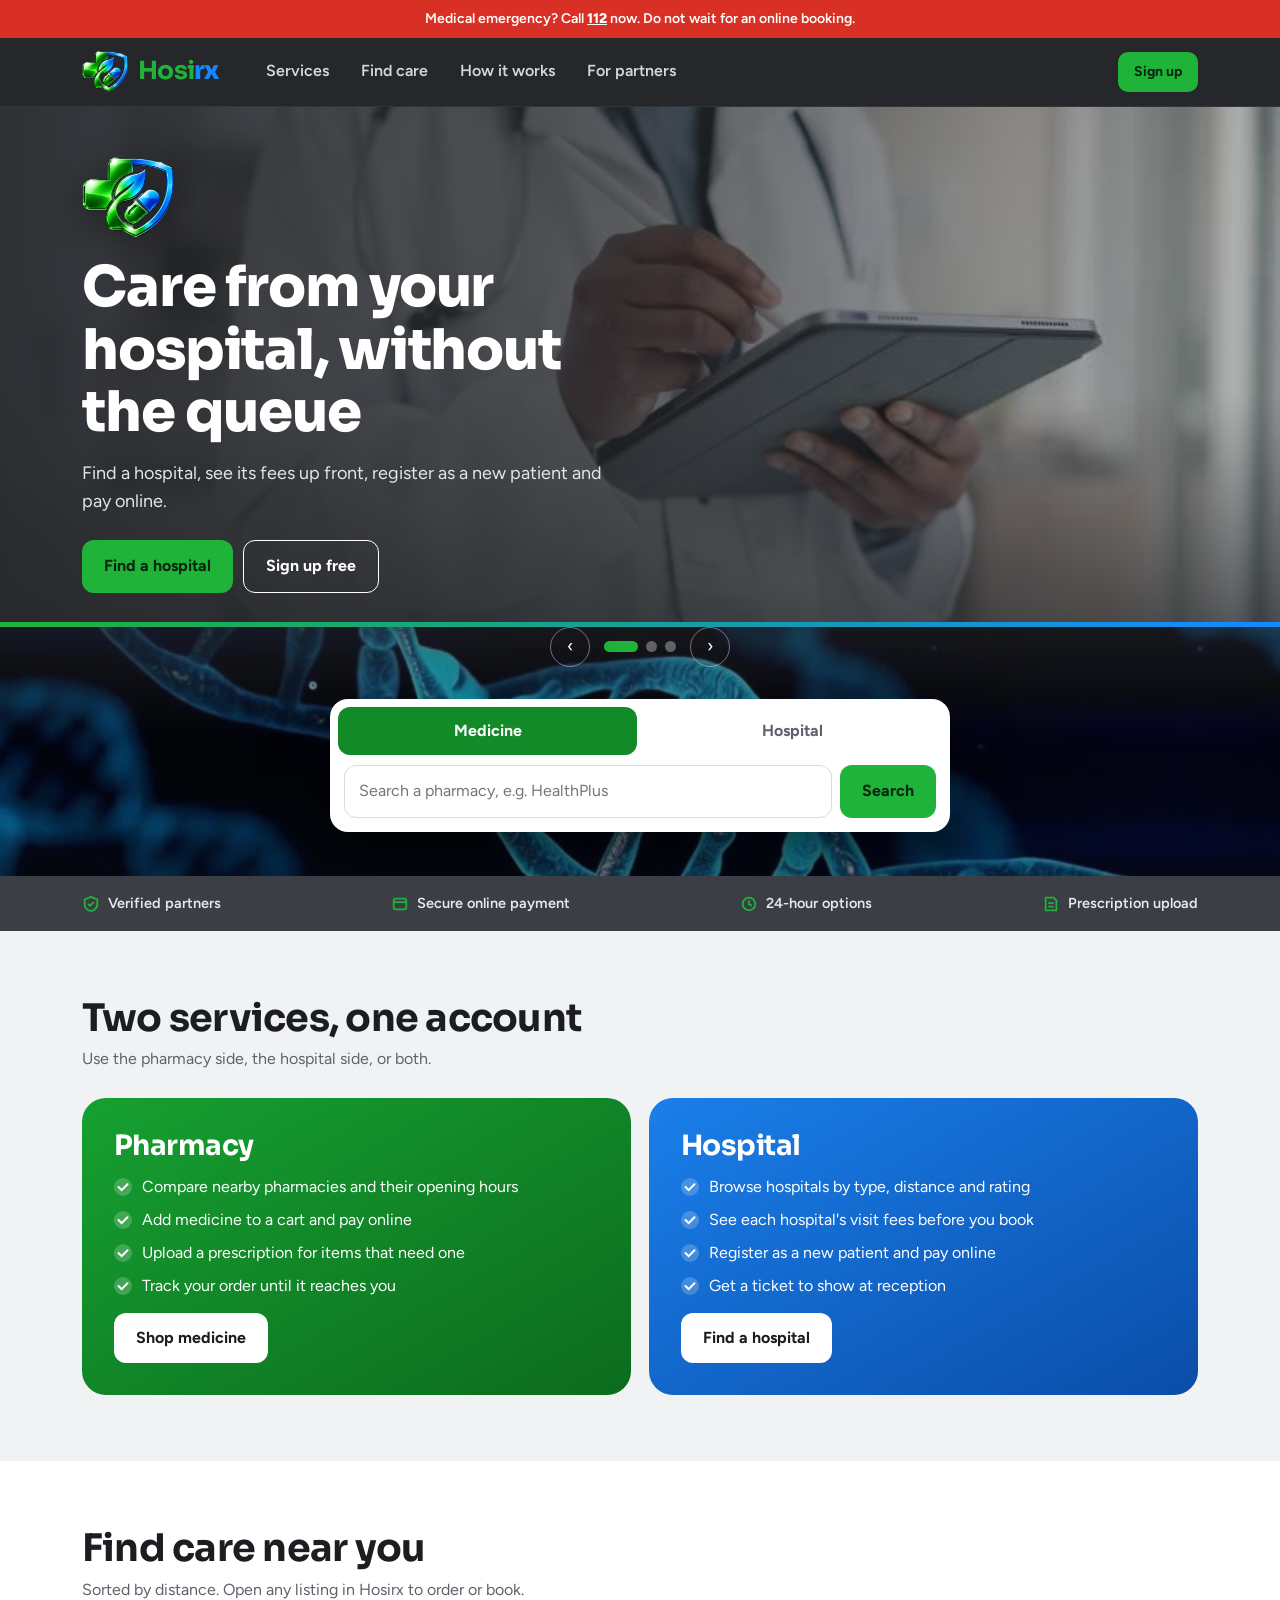
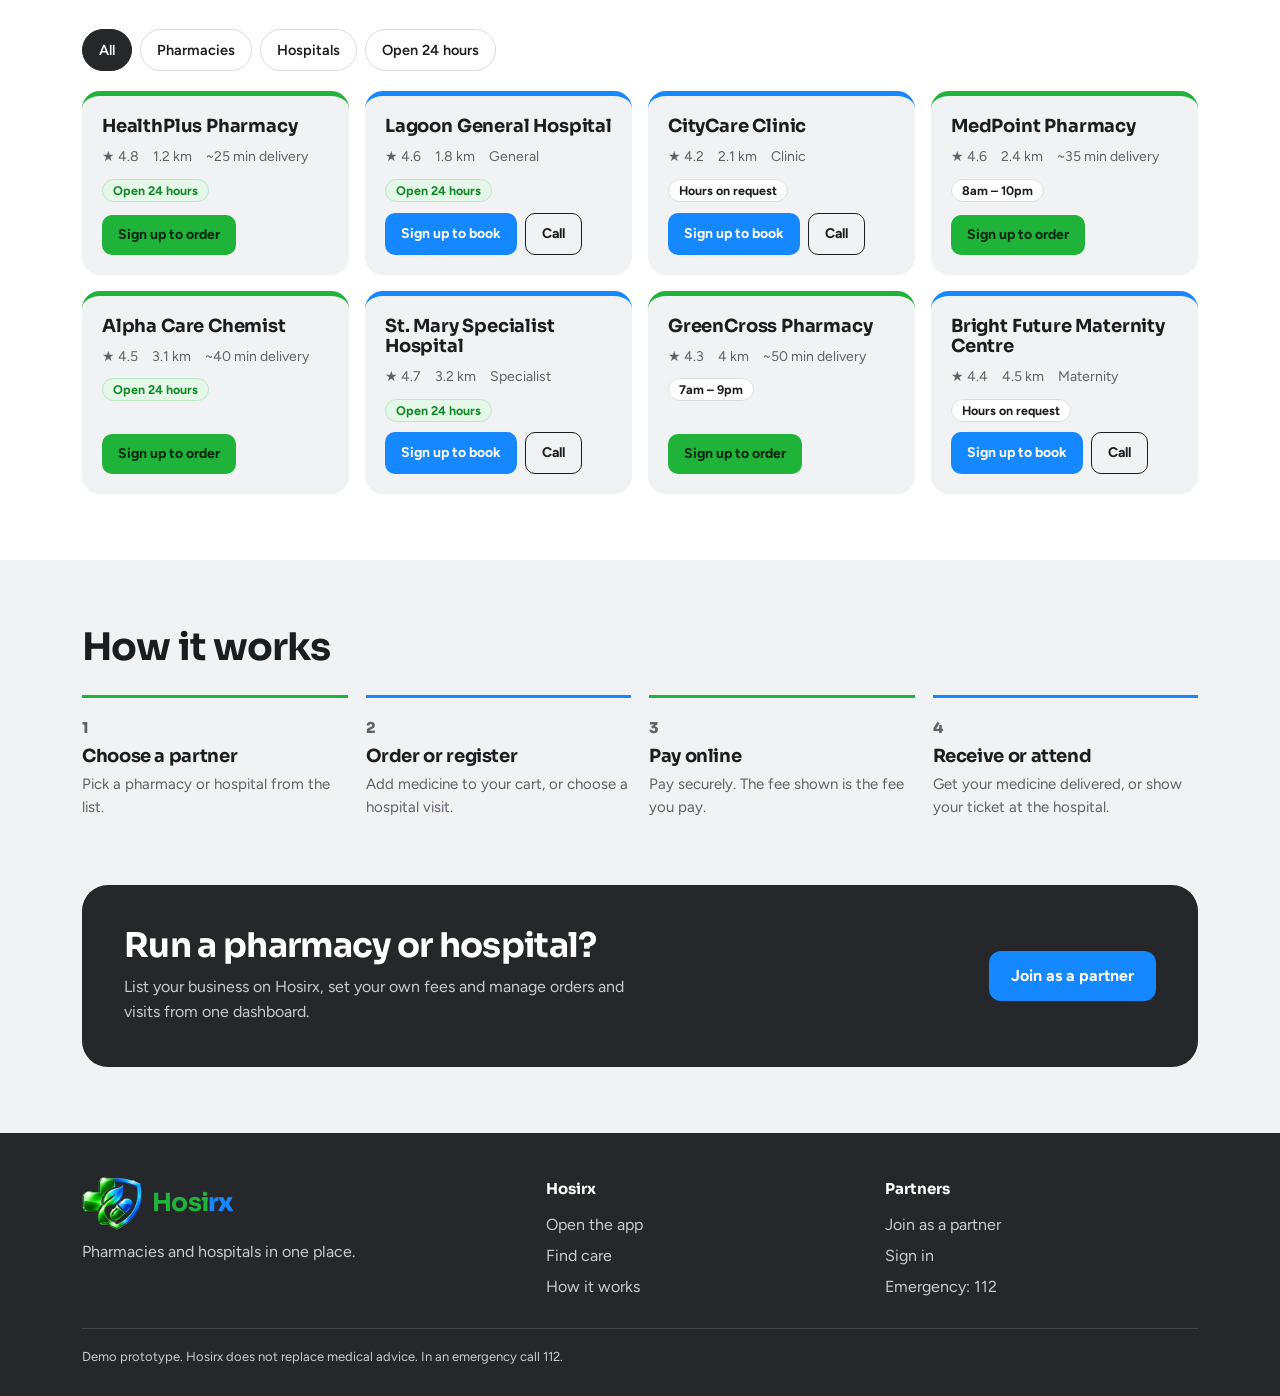
==== commit b87aa372: "Add files via upload" ====
--- a/index.html
+++ b/index.html
@@ -155,6 +155,10 @@
 .under .fwrap{background:none;padding:10px 22px 44px}
 .under .finder{box-shadow:0 20px 60px #000a}
 @media(prefers-reduced-motion:reduce){.under video{display:none}}
+.opt a{display:block;text-decoration:none;color:var(--ink);border:2px solid var(--line);border-radius:14px;padding:14px;font-weight:700}
+.opt a small{display:block;font-weight:500;color:var(--mute)}
+.opt a.o1{border-color:var(--green);background:#E9F8EC}.opt a.o2{border-color:var(--blue);background:#E7F2FF}
+.opt a:hover{transform:translateY(-2px);box-shadow:0 6px 16px #0002}
 </style>
 </head>
 <body>
@@ -243,7 +247,9 @@
   <h2 id="mt">Create your account</h2><p style="color:var(--mute)" id="ctx">Choose how you will use Hosirx.</p>
   <div class="seg" role="tablist" aria-label="Account type"><button role="tab" id="sC" aria-selected="true">Customer</button><button role="tab" id="sP" aria-selected="false">Partner</button></div>
   <div id="pC"><ul><li>Order medicine from nearby pharmacies</li><li>Register at hospitals and pay online</li><li>Track every order and visit</li></ul><a class="btn g" id="cGo" href="app.html?join=cus">Create customer account</a></div>
-  <div id="pP" hidden><div class="opt"><label><input type="radio" name="pt" value="pharm" checked>Pharmacy<small>Sell medicine, set prices</small></label><label><input type="radio" name="pt" value="hosp">Hospital<small>Set visit fees, take bookings</small></label></div><a class="btn g" id="pGo" href="app.html?join=pharm">Apply as a partner</a><p class="alt" style="margin-top:10px">Applications are reviewed before your listing goes live.</p></div>
+  <div id="pP" hidden><div class="opt"><a class="o1" href="app.html?demo=pharm"><b>Pharmacy</b><small>Open the demo dashboard</small></a><a class="o2" href="app.html?demo=hosp"><b>Hospital</b><small>Open the demo dashboard</small></a></div>
+  <p class="alt" style="margin:0 0 6px">Ready for a real listing? <a href="app.html?join=pharm">Apply as a pharmacy</a> or <a href="app.html?join=hosp">Apply as a hospital</a>. Applications are reviewed before your listing goes live.</p>
+  </div>
   <p class="alt">Already have an account? <a id="siGo" href="app.html?join=signin">Sign in</a></p>
 </div></div>
 <script src="hs-core.js"></script>
@@ -275,7 +281,6 @@
 document.querySelectorAll("[data-signup]").forEach(function(b){b.onclick=function(e){e.preventDefault();openSU(b.dataset.signup)}});
 $("#sC").onclick=function(){tab(false)};$("#sP").onclick=function(){tab(true)};$("#mx").onclick=closeSU;
 mo.onclick=function(e){if(e.target===mo)closeSU()};document.addEventListener("keydown",function(e){if(e.key==="Escape")closeSU()});
-document.querySelectorAll("[name=pt]").forEach(function(r){r.onchange=function(){$("#pGo").href="app.html?join="+r.value;$("#pGo").className="btn "+(r.value==="hosp"?"b":"g")}});
 /* illustrated people */
 var SK={a:"#8D5A3B",b:"#5B3A29",c:"#C68E63",d:"#E2B48C"};
 function P(x,o){var h=o.hair==="afro"?'<circle cx="0" cy="-8" r="46" fill="#1F1A17"/>':o.hair==="long"?'<path d="M-43 -8Q-46 -52 0 -50Q46 -52 43 -8L46 56L-46 56Z" fill="#1F1A17"/>':"";
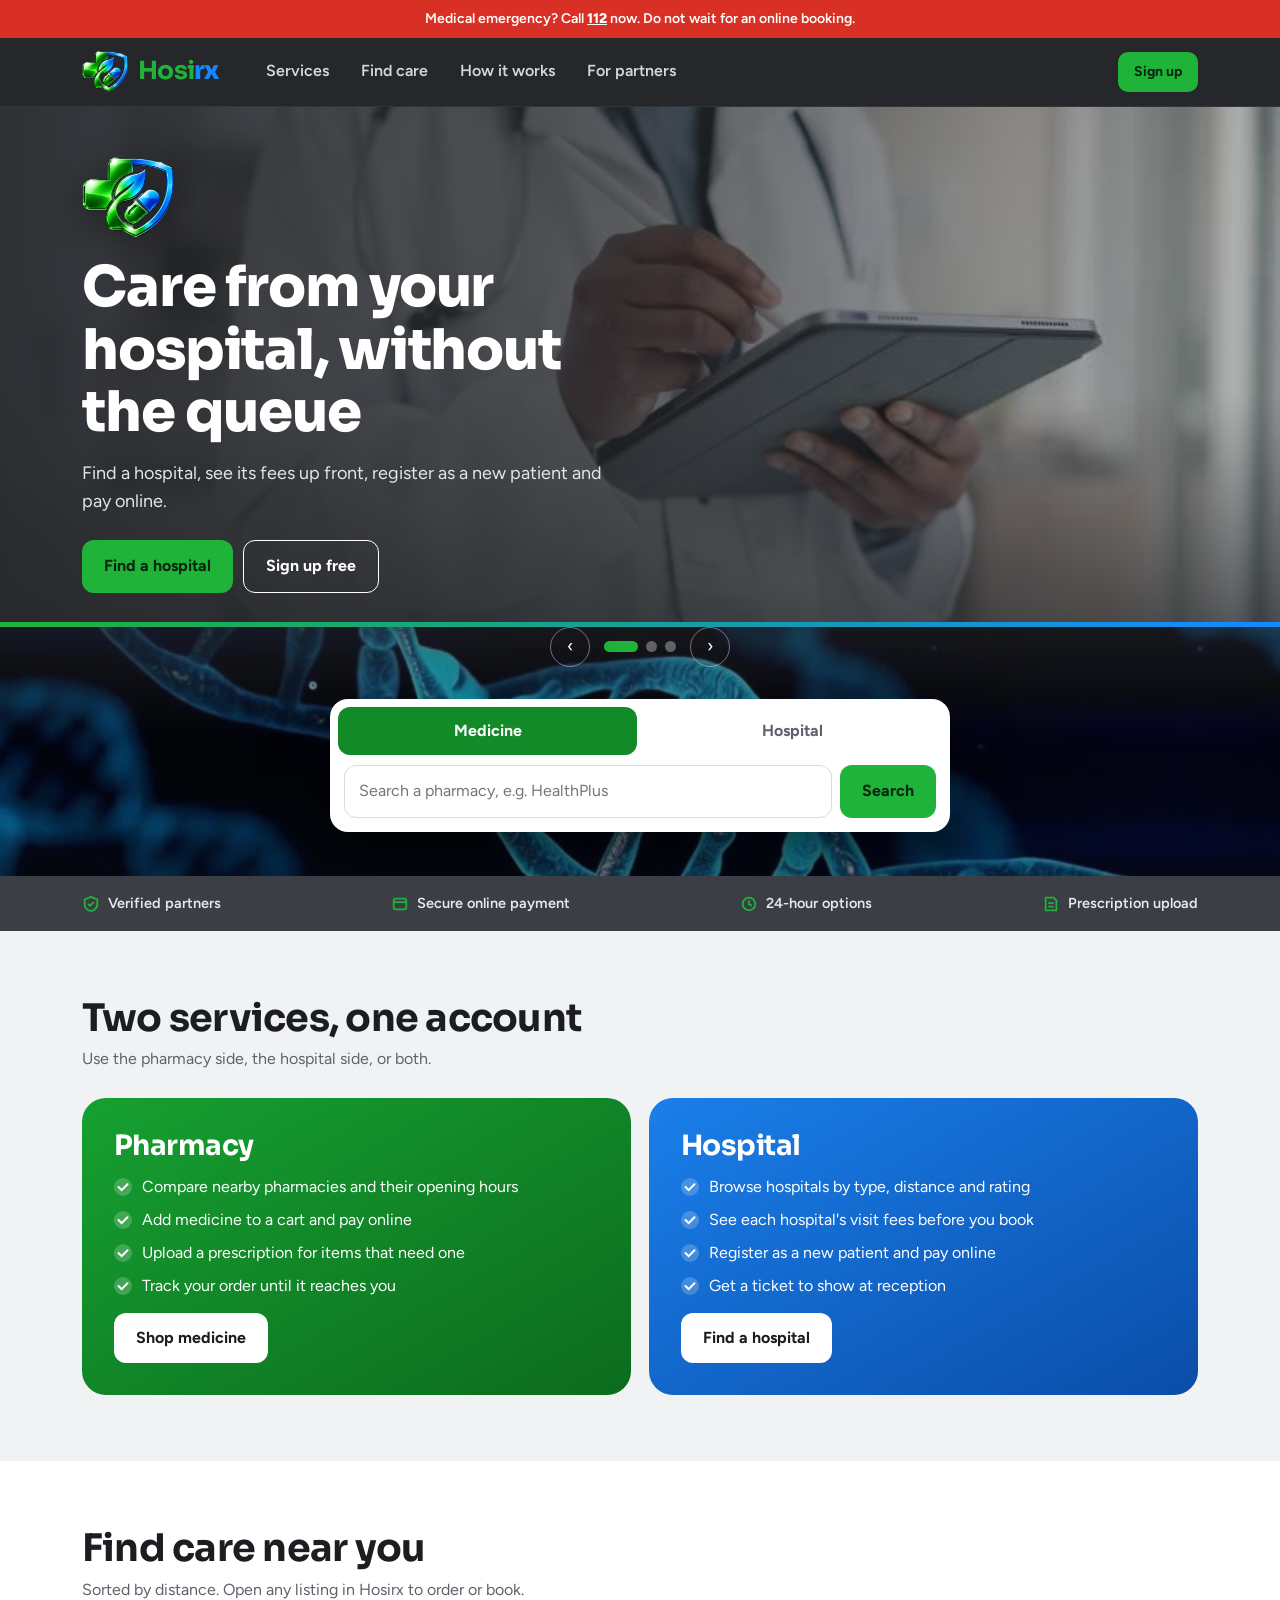
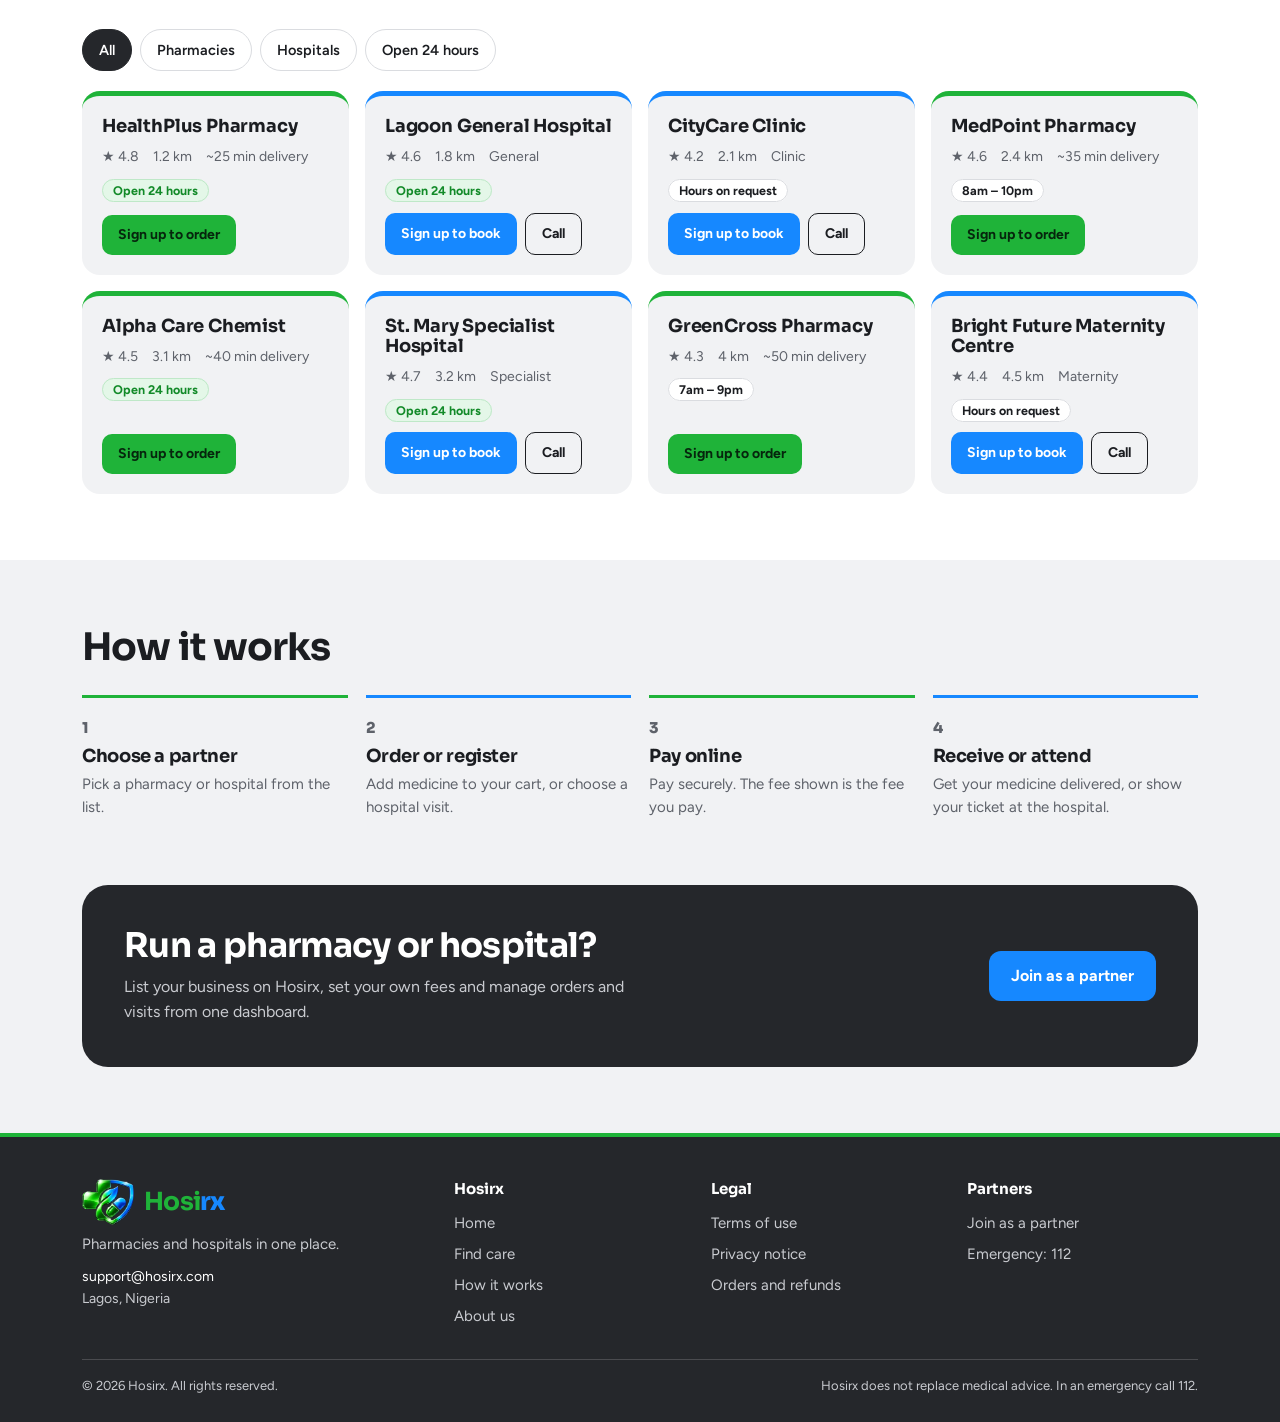
==== commit 8d12a46c: "Add files via upload" ====
--- a/index.html
+++ b/index.html
@@ -235,12 +235,6 @@
 </div></section>
 </main>
 
-<footer><div class="wrap">
-  <div><a class="logo" href="index.html" style="padding:0 0 10px"><span class="emb" aria-hidden="true"></span><span><b>Hosi</b><i>rx</i></span></a><p>Pharmacies and hospitals in one place.</p></div>
-  <div><h4>Hosirx</h4><a href="app.html">Open the app</a><a href="#directory">Find care</a><a href="#how">How it works</a></div>
-  <div><h4>Partners</h4><a href="#partners" data-signup="partner">Join as a partner</a><a href="app.html?join=signin">Sign in</a><a href="tel:112">Emergency: 112</a></div>
-  <p class="fine">Demo prototype. Hosirx does not replace medical advice. In an emergency call 112.</p>
-</div></footer>
 
 <div class="mo" id="mo" role="dialog" aria-modal="true" aria-labelledby="mt"><div class="box">
   <button class="x" id="mx" aria-label="Close">×</button>
@@ -308,5 +302,6 @@
 if(!matchMedia("(prefers-reduced-motion:reduce)").matches){timer=setInterval(function(){show(cur+1)},6000);var hs=$(".hero");hs.onmouseenter=stop;hs.onfocusin=stop}
 })();
 </script>
+<script src="site.js" defer></script>
 </body>
 </html>
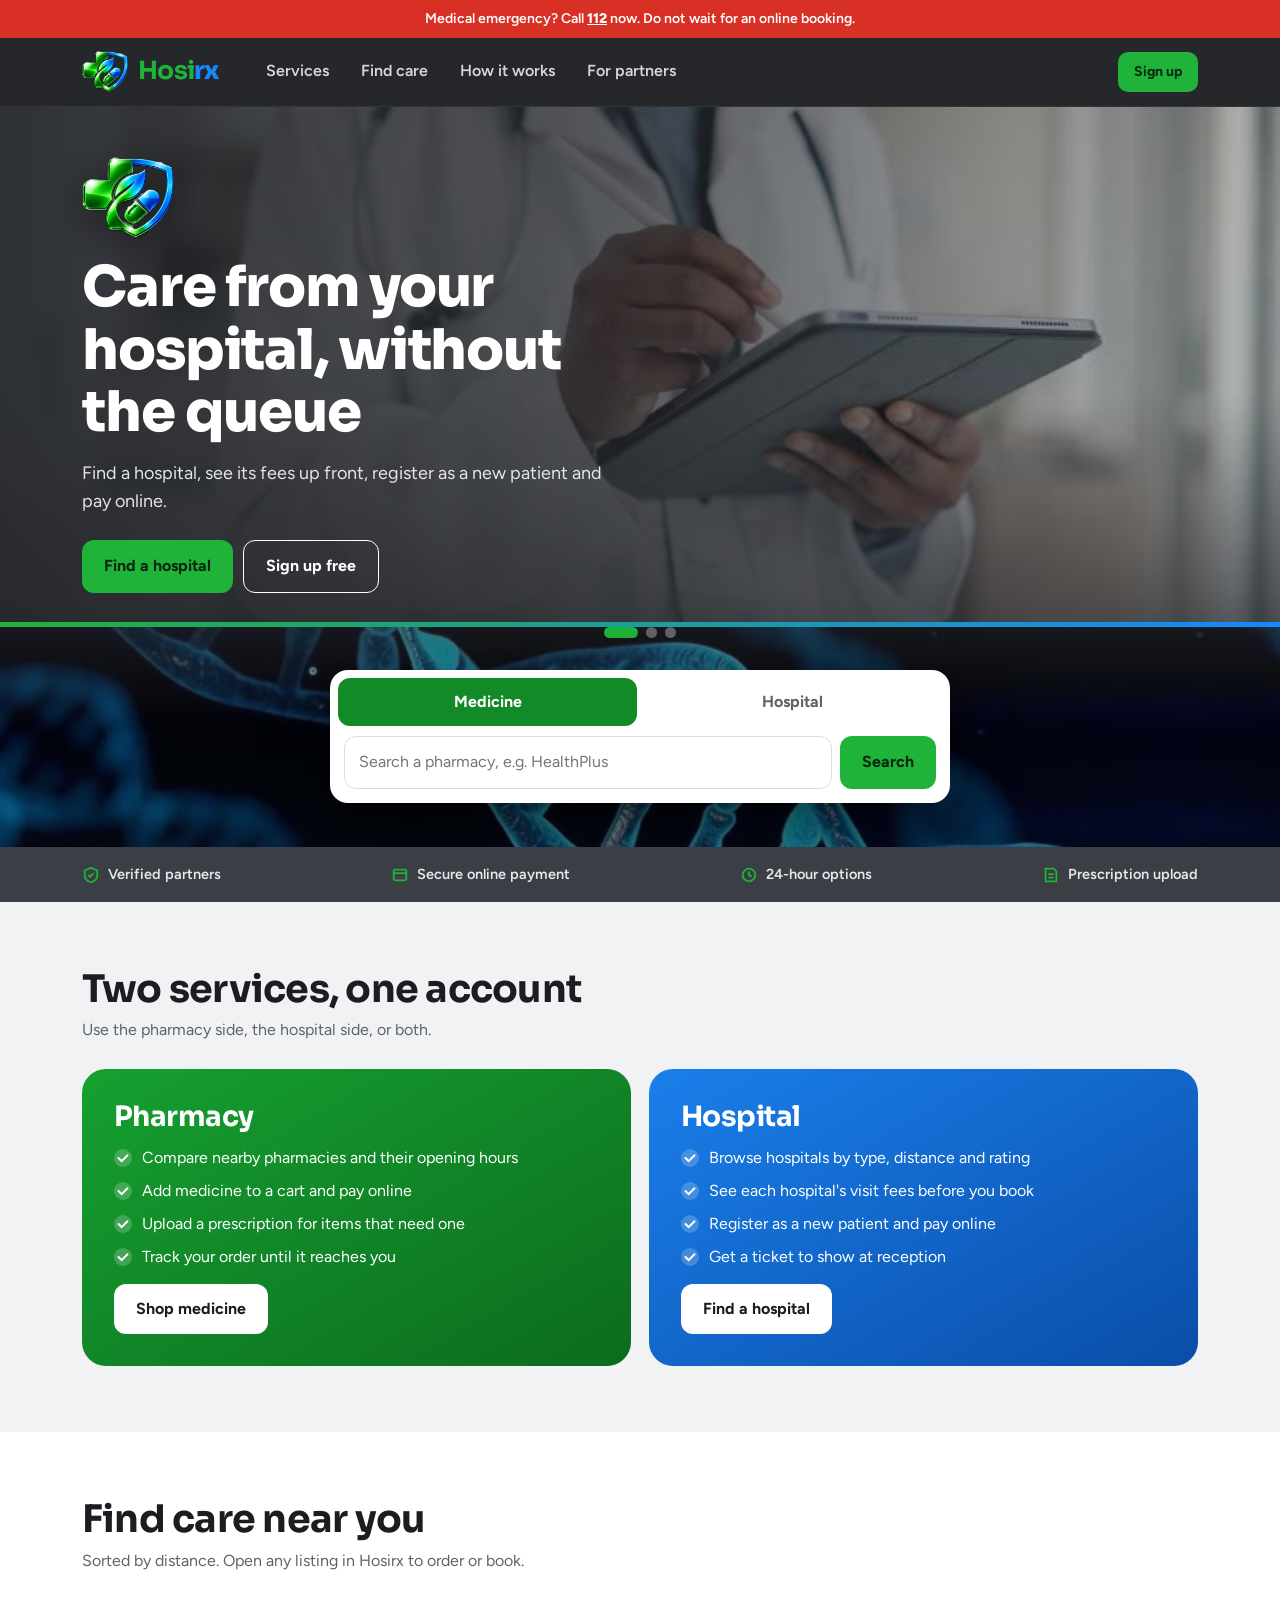
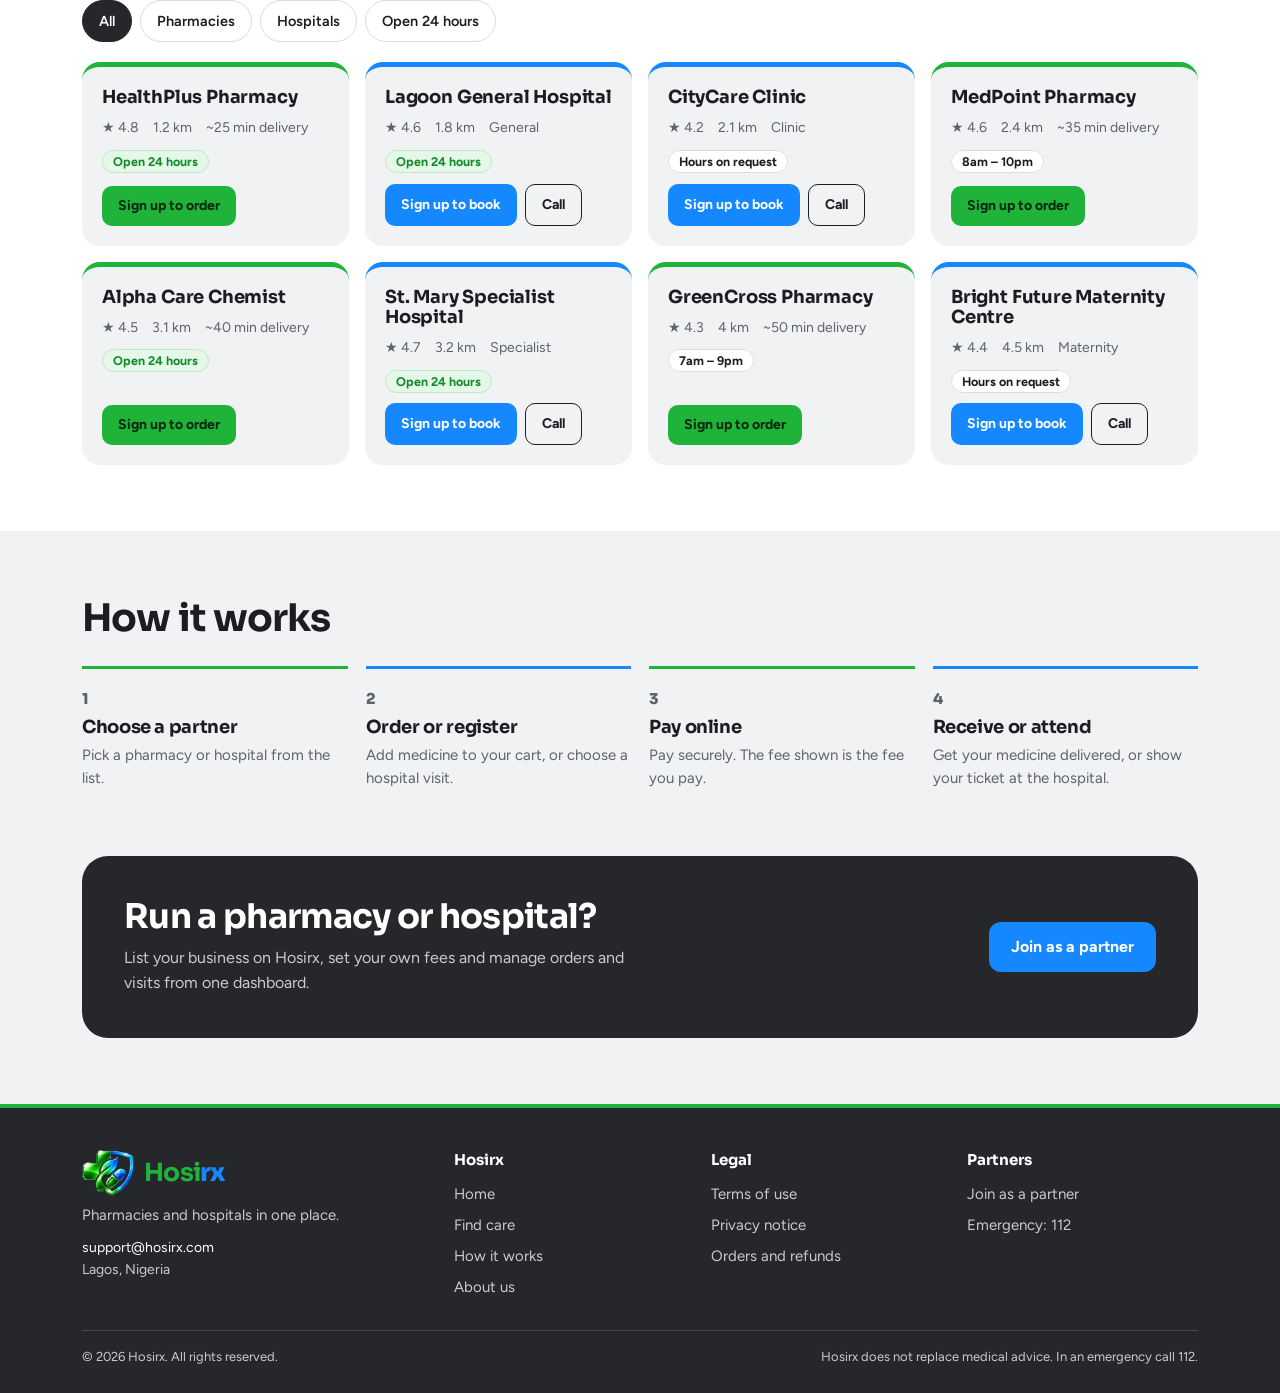
==== commit e7cd8a46: "Add files via upload" ====
--- a/index.html
+++ b/index.html
@@ -178,12 +178,12 @@
 <main id="main">
 <section class="hero" aria-roledescription="carousel" aria-label="Hosirx highlights">
   <div class="slides" id="slides" aria-live="off">
-    <div class="slide h on" data-photo="assets/hero-hospital.jpg" style="--photo:url(assets/hero-hospital.jpg)"><div class="wrap"><div><span class="emb hmark" role="img" aria-label="Hosirx logo"></span><h1>Care from your hospital, without the queue</h1><p class="lead">Find a hospital, see its fees up front, register as a new patient and pay online.</p><div class="ctas"><a class="btn g" href="#directory">Find a hospital</a><button class="btn o" data-signup="customer">Sign up free</button></div></div><div class="art" data-scene="hospital" role="img" aria-label="A doctor in a white coat speaking with a patient"></div></div></div>
-    <div class="slide p" data-photo="assets/hero-pharmacy.jpg" style="--photo:url(assets/hero-pharmacy.jpg)"><div class="wrap"><div><span class="emb hmark" aria-hidden="true"></span><h2>Medicine from a pharmacy you trust</h2><p class="lead">Compare nearby pharmacies, upload a prescription and order what you need.</p><div class="ctas"><a class="btn g" href="app.html">Shop medicine</a><button class="btn o" data-signup="customer">Sign up free</button></div></div><div class="art" data-scene="pharmacy" role="img" aria-label="A pharmacist handing medicine to a customer"></div></div></div>
-    <div class="slide d" data-photo="assets/hero-shop.jpg" style="--photo:url(assets/hero-shop.jpg)"><div class="wrap"><div><span class="emb hmark" aria-hidden="true"></span><h2>Browse the shelf from your phone</h2><p class="lead">See what each pharmacy stocks, add it to your cart and get it delivered.</p><div class="ctas"><button class="btn g" data-signup="customer">Start ordering</button><button class="btn o" data-signup="partner">List your business</button></div></div><div class="art" data-scene="delivery" role="img" aria-label="Shelves of medicine in a pharmacy"></div></div></div>
+    <div class="slide h on photo" data-photo="assets/hero-hospital.jpg" style="--photo:url(assets/hero-hospital.jpg)"><div class="wrap"><div><span class="emb hmark" role="img" aria-label="Hosirx logo"></span><h1>Care from your hospital, without the queue</h1><p class="lead">Find a hospital, see its fees up front, register as a new patient and pay online.</p><div class="ctas"><a class="btn g" href="#directory">Find a hospital</a><button class="btn o" data-signup="customer">Sign up free</button></div></div></div></div>
+    <div class="slide p photo" data-photo="assets/hero-pharmacy.jpg" style="--photo:url(assets/hero-pharmacy.jpg)"><div class="wrap"><div><span class="emb hmark" aria-hidden="true"></span><h2>Medicine from a pharmacy you trust</h2><p class="lead">Compare nearby pharmacies, upload a prescription and order what you need.</p><div class="ctas"><a class="btn g" href="app.html">Shop medicine</a><button class="btn o" data-signup="customer">Sign up free</button></div></div></div></div>
+    <div class="slide d photo" data-photo="assets/hero-shop.jpg" style="--photo:url(assets/hero-shop.jpg)"><div class="wrap"><div><span class="emb hmark" aria-hidden="true"></span><h2>Browse the shelf from your phone</h2><p class="lead">See what each pharmacy stocks, add it to your cart and get it delivered.</p><div class="ctas"><button class="btn g" data-signup="customer">Start ordering</button><button class="btn o" data-signup="partner">List your business</button></div></div></div></div>
   </div>
   <div class="under"><video autoplay muted loop playsinline preload="auto" poster="assets/dna-poster.jpg" aria-hidden="true" tabindex="-1"><source src="assets/dna-loop.mp4" type="video/mp4"></video>
-  <div class="ctl"><button class="ar" id="prev" aria-label="Previous slide">‹</button><div class="dots" id="dots"></div><button class="ar" id="next" aria-label="Next slide">›</button></div>
+  <div class="ctl"><div class="dots" id="dots"></div></div>
   <div class="fwrap"><div class="finder">
     <div class="tabs" role="tablist" aria-label="What are you looking for"><button role="tab" id="tabP" aria-selected="true">Medicine</button><button role="tab" id="tabH" aria-selected="false">Hospital</button></div>
     <form class="frow" id="finder" role="search"><input id="q" type="search" placeholder="Search a pharmacy, e.g. HealthPlus" aria-label="Search"><button class="btn g" id="fgo" type="submit">Search</button></form>
@@ -275,30 +275,12 @@
 document.querySelectorAll("[data-signup]").forEach(function(b){b.onclick=function(e){e.preventDefault();openSU(b.dataset.signup)}});
 $("#sC").onclick=function(){tab(false)};$("#sP").onclick=function(){tab(true)};$("#mx").onclick=closeSU;
 mo.onclick=function(e){if(e.target===mo)closeSU()};document.addEventListener("keydown",function(e){if(e.key==="Escape")closeSU()});
-/* illustrated people */
-var SK={a:"#8D5A3B",b:"#5B3A29",c:"#C68E63",d:"#E2B48C"};
-function P(x,o){var h=o.hair==="afro"?'<circle cx="0" cy="-8" r="46" fill="#1F1A17"/>':o.hair==="long"?'<path d="M-43 -8Q-46 -52 0 -50Q46 -52 43 -8L46 56L-46 56Z" fill="#1F1A17"/>':"";
- var top=o.hair==="short"?'<path d="M-38 -2Q-42 -46 0 -44Q42 -46 38 -2Q20 -24 -38 -2Z" fill="#1F1A17"/>':o.hair==="helmet"?'<path d="M-40 -4Q-44 -50 0 -48Q44 -50 40 -4Z" fill="#1688FF"/><rect x="-42" y="-8" width="84" height="8" rx="4" fill="#0B63C9"/>':"";
- var acc={steth:'<path d="M-28 50Q-34 112 0 114Q34 112 28 50" fill="none" stroke="#2B2D31" stroke-width="5"/><circle cx="0" cy="118" r="9" fill="#8A8D94"/><path d="M-22 48L0 92L22 48" fill="none" stroke="#C9CDD2" stroke-width="3"/>',
- badge:'<rect x="30" y="92" width="30" height="30" rx="6" fill="#1FB339"/><path d="M42 98h6v6h6v6h-6v6h-6v-6h-6v-6h6z" fill="#fff"/>',
- bottle:'<rect x="46" y="96" width="34" height="56" rx="8" fill="#fff" stroke="#128A28" stroke-width="3"/><rect x="46" y="88" width="34" height="14" rx="4" fill="#128A28"/><path d="M60 114h6v6h6v6h-6v6h-6v-6h-6v-6h6z" fill="#1FB339"/>',
- bag:'<path d="M-62 110h52l-4 66h-44z" fill="#1FB339"/><path d="M-54 110q10-24 36 0" fill="none" stroke="#128A28" stroke-width="4"/><path d="M-44 130h6v6h6v6h-6v6h-6v-6h-6v-6h6z" fill="#fff"/>',
- box:'<rect x="-52" y="108" width="104" height="76" rx="8" fill="#D9A55B"/><rect x="-8" y="108" width="16" height="76" fill="#B8843D"/>',
- clip:'<rect x="-66" y="100" width="40" height="54" rx="5" fill="#fff" stroke="#8A8D94" stroke-width="3"/><path d="M-58 116h24M-58 128h24M-58 140h16" stroke="#1688FF" stroke-width="3"/>',none:""}[o.acc||"none"];
- return '<g transform="translate('+x+',215)">'+h+'<path d="M-74 200Q-74 52 0 46Q74 52 74 200Z" fill="'+o.top+'"/><rect x="-10" y="26" width="20" height="26" fill="'+o.skin+'"/><circle r="36" fill="'+o.skin+'"/>'+top+'<circle cx="-12" cy="-3" r="3.4" fill="#222"/><circle cx="12" cy="-3" r="3.4" fill="#222"/><path d="M-11 13Q0 24 11 13" fill="none" stroke="#222" stroke-width="3" stroke-linecap="round"/>'+acc+'</g>'}
-var SC={hospital:['#1688FF',P(150,{skin:SK.b,hair:"short",top:"#fff",acc:"steth"})+P(335,{skin:SK.a,hair:"long",top:"#8A8D94",acc:"clip"})],
- pharmacy:['#1FB339',P(150,{skin:SK.c,hair:"long",top:"#1FB339",acc:"bottle"})+P(335,{skin:SK.b,hair:"afro",top:"#1688FF",acc:"none"})],
- delivery:['#8A8D94',P(150,{skin:SK.a,hair:"helmet",top:"#1688FF",acc:"box"})+P(335,{skin:SK.d,hair:"short",top:"#3B3E44",acc:"none"})]};
-document.querySelectorAll("[data-scene]").forEach(function(el){var c=SC[el.dataset.scene];
- el.innerHTML='<svg viewBox="0 0 480 400" preserveAspectRatio="xMidYMax meet" aria-hidden="true"><circle cx="380" cy="110" r="170" fill="#fff" opacity=".10"/><circle cx="70" cy="340" r="130" fill="#fff" opacity=".07"/><path d="M215 30h50v40h40v50h-40v40h-50v-40h-40V70h40z" fill="#fff" opacity=".10"/>'+c[1]+'</svg>'});
 /* slider */
 var sl=document.querySelectorAll(".slide"),cur=0,timer=null,dots=$("#dots");
 sl.forEach(function(_,i){var b=document.createElement("button");b.setAttribute("aria-label","Show slide "+(i+1));b.onclick=function(){show(i,true)};dots.appendChild(b)});
 function show(i,user){cur=(i+sl.length)%sl.length;sl.forEach(function(s,k){s.classList.toggle("on",k===cur);s.setAttribute("aria-hidden",k!==cur)});dots.querySelectorAll("button").forEach(function(b,k){b.setAttribute("aria-current",k===cur)});if(user)stop()}
 function stop(){clearInterval(timer);timer=null}
-$("#prev").onclick=function(){show(cur-1,true)};$("#next").onclick=function(){show(cur+1,true)};
 show(0);
-sl.forEach(function(sd){var im=new Image();im.onload=function(){sd.classList.add("photo")};im.src=sd.dataset.photo});
 if(!matchMedia("(prefers-reduced-motion:reduce)").matches){timer=setInterval(function(){show(cur+1)},6000);var hs=$(".hero");hs.onmouseenter=stop;hs.onfocusin=stop}
 })();
 </script>
